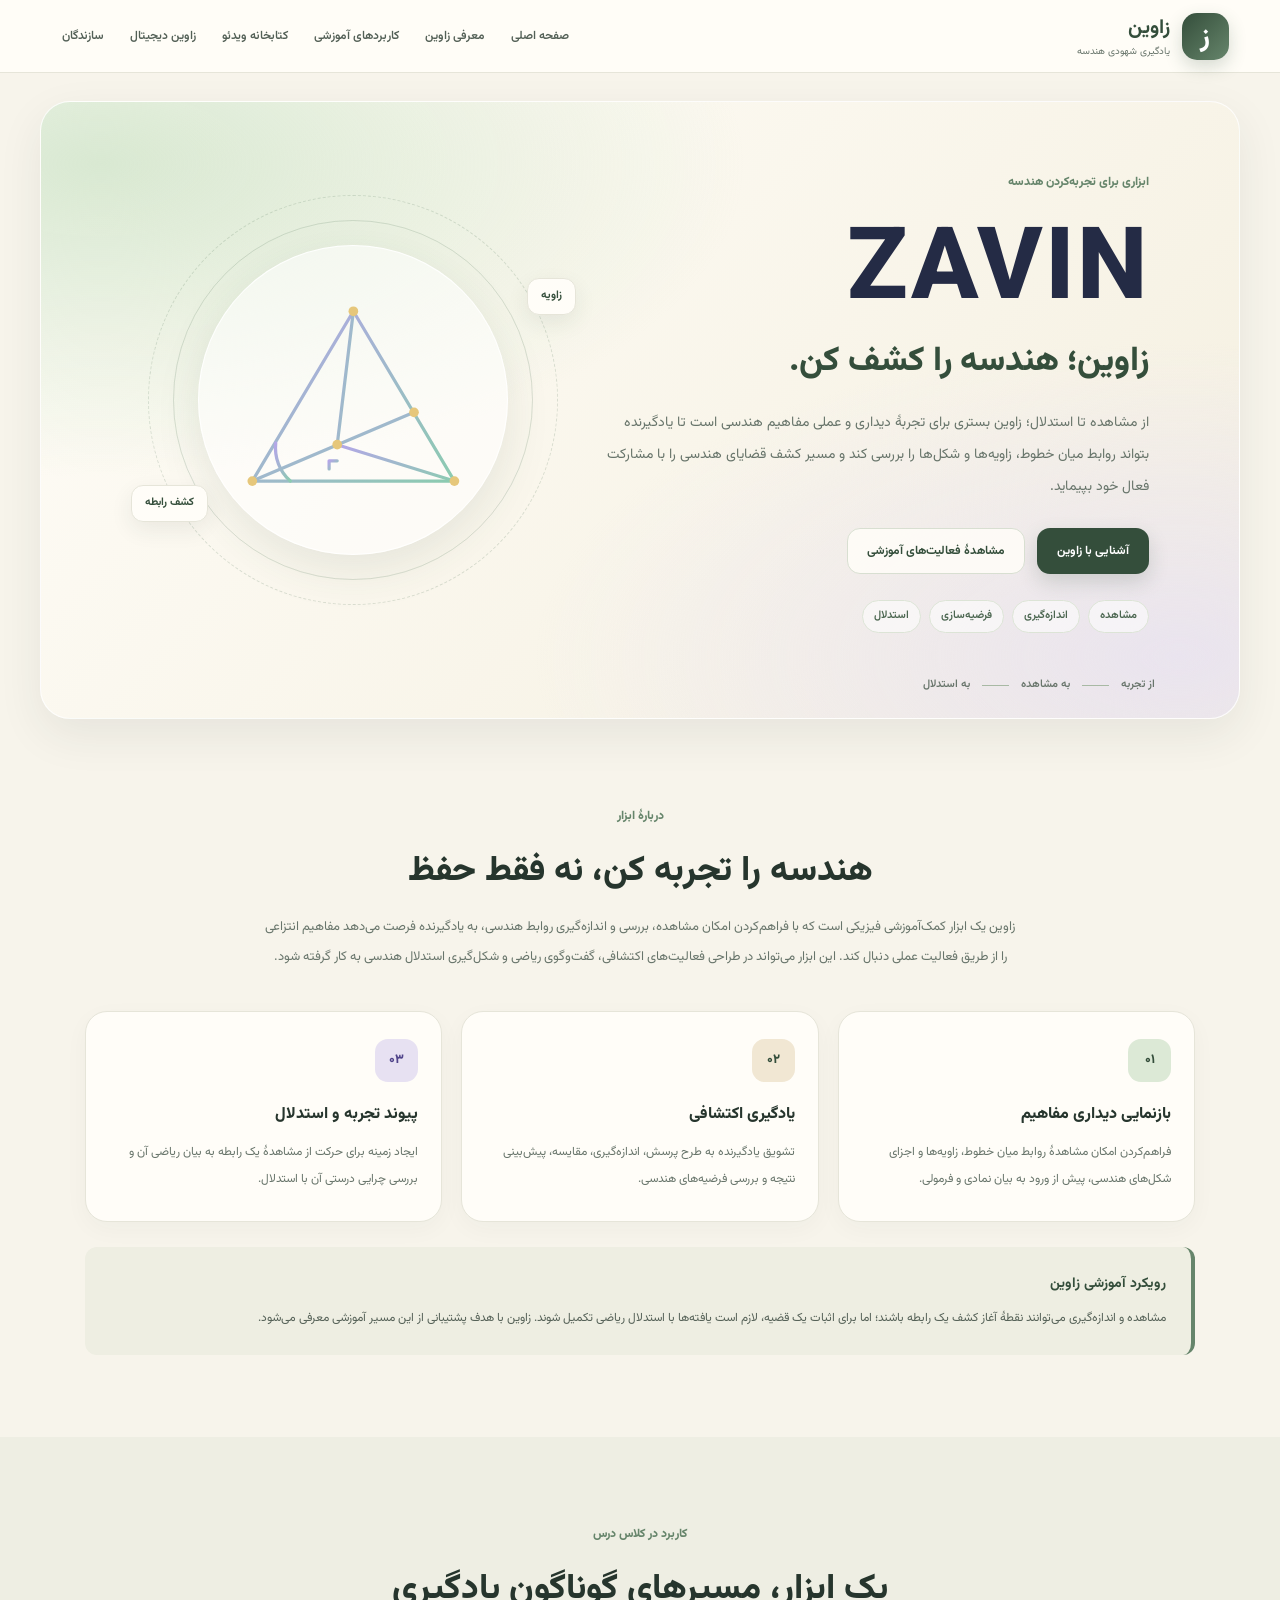
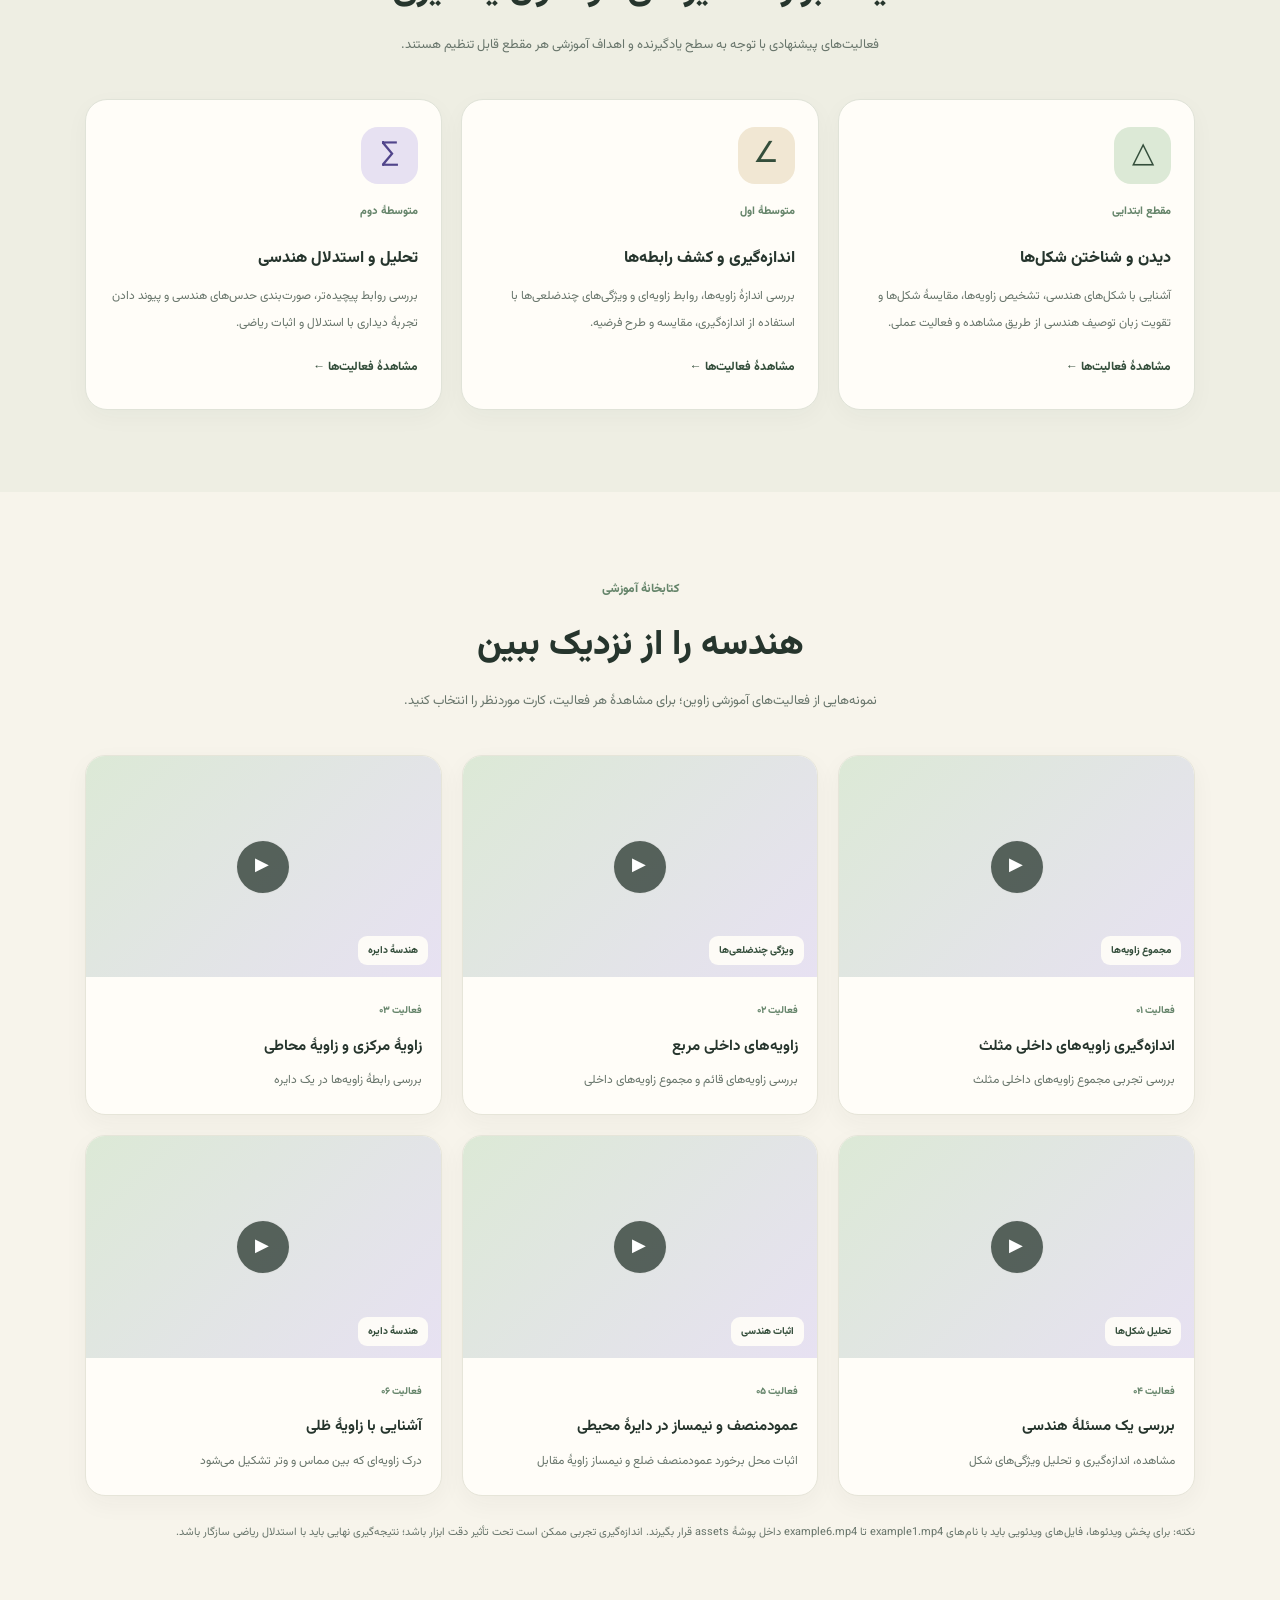
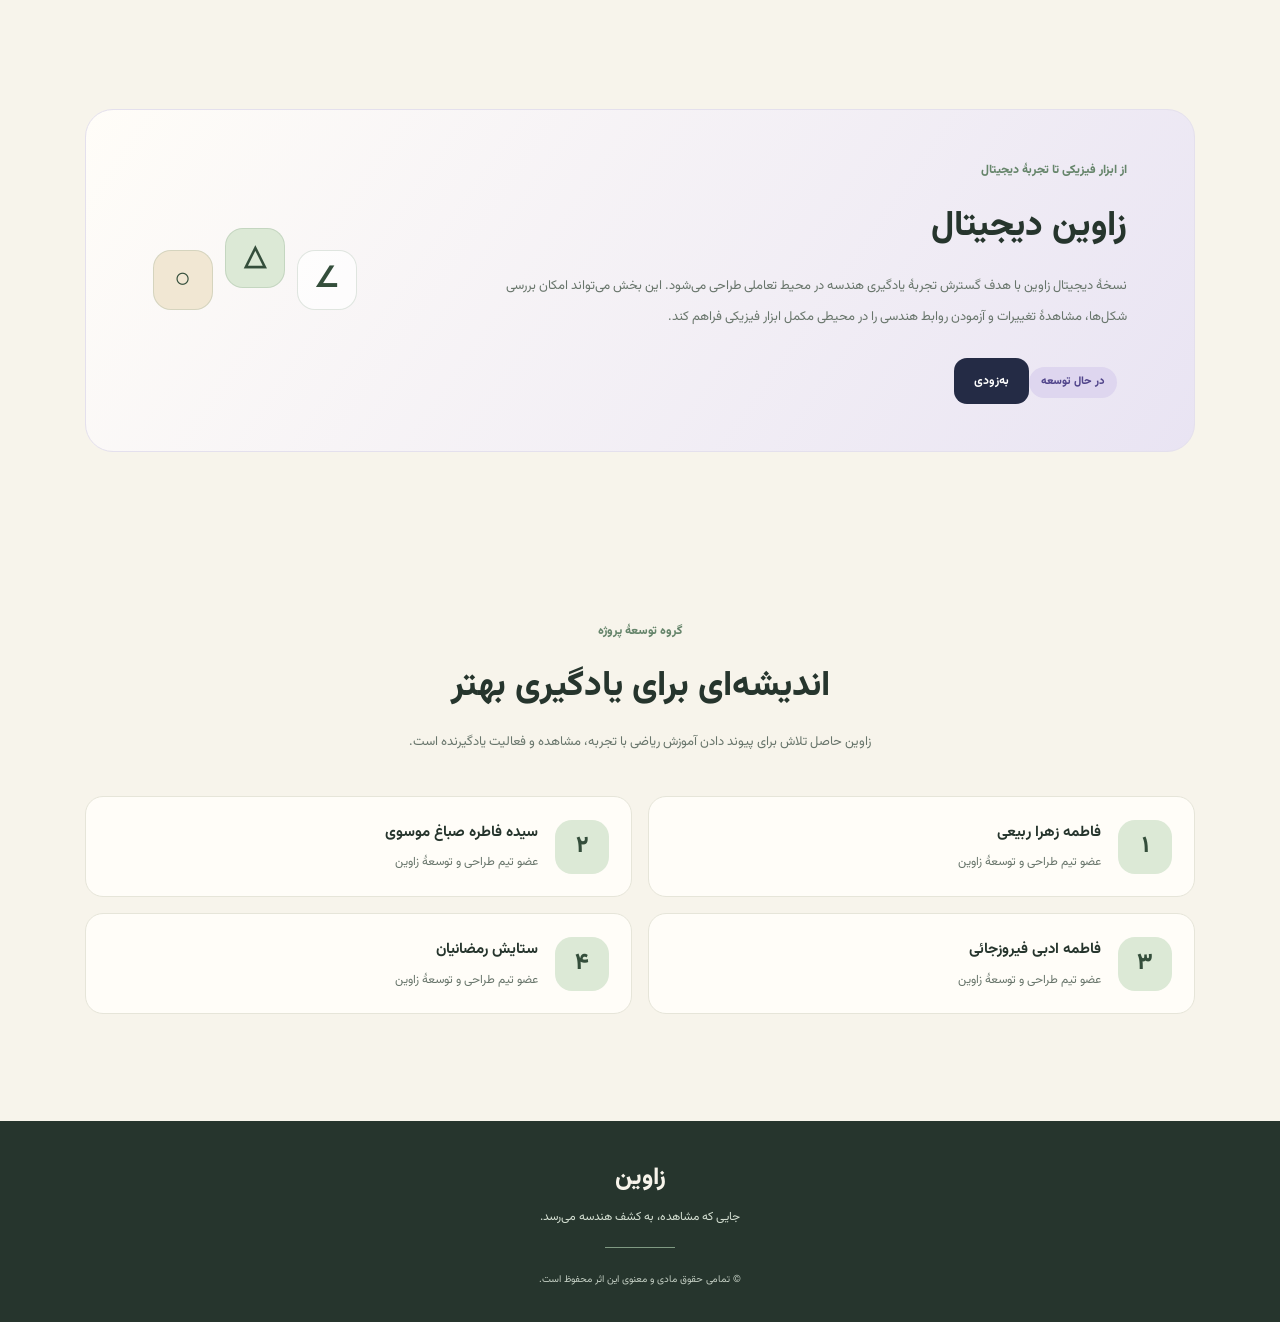
==== index.html @ 036b95f0 "index.html" ====
<!DOCTYPE html>
<html lang="fa" dir="rtl">
<head>
  <meta charset="UTF-8">
  <meta name="viewport" content="width=device-width, initial-scale=1.0">
  <title>زاوین | تجربه، مشاهده و کشف هندسه</title>
  <meta name="description" content="زاوین، ابزار کمک‌آموزشی برای یادگیری شهودی مفاهیم هندسی، بررسی روابط میان زاویه‌ها و کشف قضایای هندسه.">
  <meta name="theme-color" content="#26352d">
  <link rel="preconnect" href="https://fonts.googleapis.com">
  <link rel="preconnect" href="https://fonts.gstatic.com" crossorigin>
  <link href="https://fonts.googleapis.com/css2?family=Vazirmatn:wght@400;500;600;700;800&display=swap" rel="stylesheet">
  <link rel="stylesheet" href="style.css">
</head>
<body>
<header class="site-header">
  <a href="#home" class="brand" aria-label="صفحه اصلی زاوین">
    <span class="brand-symbol">ز</span>
    <span class="brand-name"><strong>زاوین</strong><small>یادگیری شهودی هندسه</small></span>
  </a>
  <nav class="main-nav" aria-label="منوی اصلی">
    <a href="#home">صفحه اصلی</a><a href="#about">معرفی زاوین</a><a href="#applications">کاربردهای آموزشی</a><a href="#learning">کتابخانه ویدئو</a><a href="#digital">زاوین دیجیتال</a><a href="#team">سازندگان</a>
  </nav>
</header>
<main>
<section class="hero" id="home">
  <div class="hero-content">
    <span class="eyebrow">ابزاری برای تجربه‌کردن هندسه</span>
    <h1 class="hero-title">ZAVIN</h1>
    <h2 class="hero-persian">زاوین؛ هندسه را کشف کن.</h2>
    <p class="hero-description">از مشاهده تا استدلال؛ زاوین بستری برای تجربهٔ دیداری و عملی مفاهیم هندسی است تا یادگیرنده بتواند روابط میان خطوط، زاویه‌ها و شکل‌ها را بررسی کند و مسیر کشف قضایای هندسی را با مشارکت فعال خود بپیماید.</p>
    <div class="hero-actions"><a class="button button-primary" href="#about">آشنایی با زاوین</a><a class="button button-secondary" href="#learning">مشاهدهٔ فعالیت‌های آموزشی</a></div>
    <div class="hero-tags"><span>مشاهده</span><span>اندازه‌گیری</span><span>فرضیه‌سازی</span><span>استدلال</span></div>
  </div>
  <div class="hero-visual" aria-hidden="true">
    <div class="visual-ring ring-one"></div><div class="visual-ring ring-two"></div>
    <div class="geometry-card">
      <svg viewBox="0 0 320 290" xmlns="http://www.w3.org/2000/svg">
        <defs><linearGradient id="geoLine" x1="0" y1="0" x2="1" y2="1"><stop offset="0%" stop-color="#b4a6e8"/><stop offset="100%" stop-color="#8bcbb0"/></linearGradient></defs>
        <g fill="none" stroke="url(#geoLine)" stroke-width="4" stroke-linecap="round" stroke-linejoin="round">
          <path d="M35 245 L160 35 L285 245 Z"/><path d="M35 245 L235 160"/><path d="M160 35 L140 200"/><path d="M140 200 L285 245"/><path d="M82 245 A55 55 0 0 1 64 198"/><path d="M130 230 L130 220 L140 220"/>
        </g>
        <g fill="#e6c77b"><circle cx="35" cy="245" r="6"/><circle cx="160" cy="35" r="6"/><circle cx="285" cy="245" r="6"/><circle cx="140" cy="200" r="6"/><circle cx="235" cy="160" r="6"/></g>
      </svg>
    </div>
    <span class="floating-label label-one">زاویه</span><span class="floating-label label-two">کشف رابطه</span>
  </div>
  <div class="hero-bottom"><span>از تجربه</span><span class="hero-line"></span><span>به مشاهده</span><span class="hero-line"></span><span>به استدلال</span></div>
</section>

<section class="content-section" id="about">
  <div class="section-heading"><span class="eyebrow">دربارهٔ ابزار</span><h2>هندسه را تجربه کن، نه فقط حفظ</h2>
    <p>زاوین یک ابزار کمک‌آموزشی فیزیکی است که با فراهم‌کردن امکان مشاهده، بررسی و اندازه‌گیری روابط هندسی، به یادگیرنده فرصت می‌دهد مفاهیم انتزاعی را از طریق فعالیت عملی دنبال کند. این ابزار می‌تواند در طراحی فعالیت‌های اکتشافی، گفت‌وگوی ریاضی و شکل‌گیری استدلال هندسی به کار گرفته شود.</p>
  </div>
  <div class="feature-grid">
    <article class="feature-card"><span class="feature-number">۰۱</span><h3>بازنمایی دیداری مفاهیم</h3><p>فراهم‌کردن امکان مشاهدهٔ روابط میان خطوط، زاویه‌ها و اجزای شکل‌های هندسی، پیش از ورود به بیان نمادی و فرمولی.</p></article>
    <article class="feature-card"><span class="feature-number">۰۲</span><h3>یادگیری اکتشافی</h3><p>تشویق یادگیرنده به طرح پرسش، اندازه‌گیری، مقایسه، پیش‌بینی نتیجه و بررسی فرضیه‌های هندسی.</p></article>
    <article class="feature-card"><span class="feature-number">۰۳</span><h3>پیوند تجربه و استدلال</h3><p>ایجاد زمینه برای حرکت از مشاهدهٔ یک رابطه به بیان ریاضی آن و بررسی چرایی درستی آن با استدلال.</p></article>
  </div>
  <aside class="scientific-note"><strong>رویکرد آموزشی زاوین</strong><p>مشاهده و اندازه‌گیری می‌توانند نقطهٔ آغاز کشف یک رابطه باشند؛ اما برای اثبات یک قضیه، لازم است یافته‌ها با استدلال ریاضی تکمیل شوند. زاوین با هدف پشتیبانی از این مسیر آموزشی معرفی می‌شود.</p></aside>
</section>

<section class="content-section applications-section" id="applications">
  <div class="section-heading"><span class="eyebrow">کاربرد در کلاس درس</span><h2>یک ابزار، مسیرهای گوناگون یادگیری</h2><p>فعالیت‌های پیشنهادی با توجه به سطح یادگیرنده و اهداف آموزشی هر مقطع قابل تنظیم هستند.</p></div>
  <div class="application-grid">
    <article class="application-card"><div class="application-icon" aria-hidden="true">△</div><span class="application-level">مقطع ابتدایی</span><h3>دیدن و شناختن شکل‌ها</h3><p>آشنایی با شکل‌های هندسی، تشخیص زاویه‌ها، مقایسهٔ شکل‌ها و تقویت زبان توصیف هندسی از طریق مشاهده و فعالیت عملی.</p><a href="#learning" class="text-link">مشاهدهٔ فعالیت‌ها ←</a></article>
    <article class="application-card"><div class="application-icon" aria-hidden="true">∠</div><span class="application-level">متوسطهٔ اول</span><h3>اندازه‌گیری و کشف رابطه‌ها</h3><p>بررسی اندازهٔ زاویه‌ها، روابط زاویه‌ای و ویژگی‌های چندضلعی‌ها با استفاده از اندازه‌گیری، مقایسه و طرح فرضیه.</p><a href="#learning" class="text-link">مشاهدهٔ فعالیت‌ها ←</a></article>
    <article class="application-card"><div class="application-icon" aria-hidden="true">∑</div><span class="application-level">متوسطهٔ دوم</span><h3>تحلیل و استدلال هندسی</h3><p>بررسی روابط پیچیده‌تر، صورت‌بندی حدس‌های هندسی و پیوند دادن تجربهٔ دیداری با استدلال و اثبات ریاضی.</p><a href="#learning" class="text-link">مشاهدهٔ فعالیت‌ها ←</a></article>
  </div>
</section>

<section class="content-section learning-section" id="learning">
  <div class="section-heading"><span class="eyebrow">کتابخانهٔ آموزشی</span><h2>هندسه را از نزدیک ببین</h2><p>نمونه‌هایی از فعالیت‌های آموزشی زاوین؛ برای مشاهدهٔ هر فعالیت، کارت موردنظر را انتخاب کنید.</p></div>
  <div class="video-grid">
    <a class="video-card" href="video1.html"><div class="video-thumbnail"><video muted playsinline preload="none" aria-label="پیش‌نمایش ویدئوی مجموع زاویه‌های مثلث"><source src="assets/example1.mp4" type="video/mp4"></video><span class="play-icon" aria-hidden="true">▶</span><span class="video-category">مجموع زاویه‌ها</span></div><div class="video-card-content"><span class="video-index">فعالیت ۰۱</span><h3>اندازه‌گیری زاویه‌های داخلی مثلث</h3><p>بررسی تجربی مجموع زاویه‌های داخلی مثلث</p></div></a>
    <a class="video-card" href="video2.html"><div class="video-thumbnail"><video muted playsinline preload="none" aria-label="پیش‌نمایش ویدئوی زاویه‌های مربع"><source src="assets/example2.mp4" type="video/mp4"></video><span class="play-icon" aria-hidden="true">▶</span><span class="video-category">ویژگی چندضلعی‌ها</span></div><div class="video-card-content"><span class="video-index">فعالیت ۰۲</span><h3>زاویه‌های داخلی مربع</h3><p>بررسی زاویه‌های قائم و مجموع زاویه‌های داخلی</p></div></a>
    <a class="video-card" href="video3.html"><div class="video-thumbnail"><video muted playsinline preload="none" aria-label="پیش‌نمایش ویدئوی زاویه‌های دایره"><source src="assets/example3.mp4" type="video/mp4"></video><span class="play-icon" aria-hidden="true">▶</span><span class="video-category">هندسهٔ دایره</span></div><div class="video-card-content"><span class="video-index">فعالیت ۰۳</span><h3>زاویهٔ مرکزی و زاویهٔ محاطی</h3><p>بررسی رابطهٔ زاویه‌ها در یک دایره</p></div></a>
    <a class="video-card" href="video4.html"><div class="video-thumbnail"><video muted playsinline preload="none" aria-label="پیش‌نمایش ویدئوی فعالیت چهارم"><source src="assets/example4.mp4" type="video/mp4"></video><span class="play-icon" aria-hidden="true">▶</span><span class="video-category">تحلیل شکل‌ها</span></div><div class="video-card-content"><span class="video-index">فعالیت ۰۴</span><h3>بررسی یک مسئلهٔ هندسی</h3><p>مشاهده، اندازه‌گیری و تحلیل ویژگی‌های شکل</p></div></a>
    <a class="video-card" href="video5.html"><div class="video-thumbnail"><video muted playsinline preload="none" aria-label="پیش‌نمایش اثبات هندسی"><source src="assets/example5.mp4" type="video/mp4"></video><span class="play-icon" aria-hidden="true">▶</span><span class="video-category">اثبات هندسی</span></div><div class="video-card-content"><span class="video-index">فعالیت ۰۵</span><h3>عمودمنصف و نیمساز در دایرهٔ محیطی</h3><p>اثبات محل برخورد عمودمنصف ضلع و نیمساز زاویهٔ مقابل</p></div></a>
    <a class="video-card" href="video6.html"><div class="video-thumbnail"><video muted playsinline preload="none" aria-label="پیش‌نمایش زاویهٔ ظلی"><source src="assets/example6.mp4" type="video/mp4"></video><span class="play-icon" aria-hidden="true">▶</span><span class="video-category">هندسهٔ دایره</span></div><div class="video-card-content"><span class="video-index">فعالیت ۰۶</span><h3>آشنایی با زاویهٔ ظلی</h3><p>درک زاویه‌ای که بین مماس و وتر تشکیل می‌شود</p></div></a>
  </div>
  <p class="section-footnote">نکته: برای پخش ویدئوها، فایل‌های ویدئویی باید با نام‌های example1.mp4 تا example6.mp4 داخل پوشهٔ assets قرار بگیرند. اندازه‌گیری تجربی ممکن است تحت تأثیر دقت ابزار باشد؛ نتیجه‌گیری نهایی باید با استدلال ریاضی سازگار باشد.</p>
</section>

<section class="content-section digital-section" id="digital">
  <div class="digital-panel"><div class="digital-content"><span class="eyebrow">از ابزار فیزیکی تا تجربهٔ دیجیتال</span><h2>زاوین دیجیتال</h2><p>نسخهٔ دیجیتال زاوین با هدف گسترش تجربهٔ یادگیری هندسه در محیط تعاملی طراحی می‌شود. این بخش می‌تواند امکان بررسی شکل‌ها، مشاهدهٔ تغییرات و آزمودن روابط هندسی را در محیطی مکمل ابزار فیزیکی فراهم کند.</p><span class="coming-soon">در حال توسعه</span><a class="button digital-button" href="#digital">به‌زودی</a></div><div class="digital-symbol" aria-hidden="true"><span>∠</span><span>△</span><span>○</span></div></div>
</section>

<section class="content-section team-section" id="team">
  <div class="section-heading"><span class="eyebrow">گروه توسعهٔ پروژه</span><h2>اندیشه‌ای برای یادگیری بهتر</h2><p>زاوین حاصل تلاش برای پیوند دادن آموزش ریاضی با تجربه، مشاهده و فعالیت یادگیرنده است.</p></div>
  <div class="team-grid">
    <article class="team-card"><div class="team-monogram">۱</div><div><h3>فاطمه زهرا ربیعی </h3><p>عضو تیم طراحی و توسعهٔ زاوین</p></div></article>
    <article class="team-card"><div class="team-monogram">۲</div><div><h3>سیده فاطره صباغ موسوی </h3><p>عضو تیم طراحی و توسعهٔ زاوین</p></div></article>
    <article class="team-card"><div class="team-monogram">۳</div><div><h3> فاطمه ادبی فیروزجائی </h3><p>عضو تیم طراحی و توسعهٔ زاوین</p></div></article>
    <article class="team-card"><div class="team-monogram">۴</div><div><h3>ستایش رمضانیان</h3><p>عضو تیم طراحی و توسعهٔ زاوین</p></div></article>
  </div>
  <p class="section-footnote"></p>
</section>
</main>
<footer class="site-footer"><a href="#home" class="footer-brand">زاوین</a><p>جایی که مشاهده، به کشف هندسه می‌رسد.</p><div class="footer-divider"></div><small>© تمامی حقوق مادی و معنوی این اثر محفوظ است.</small></footer>
</body>
</html>
---- style.css ----
:root{--bg:#f7f4eb;--surface:#fffdf8;--ink:#26352d;--muted:#68756b;--primary:#66856b;--primary-dark:#344e3b;--mint:#dce9d6;--cream:#f1e7d3;--navy:#242b45;--lavender:#e7e1f2;--border:#e6e5d9;--radius:22px;--shadow:0 16px 45px rgba(38,53,45,.08)}
*{box-sizing:border-box}html{scroll-behavior:smooth;scroll-padding-top:100px}body{margin:0;font-family:"Vazirmatn",Tahoma,sans-serif;background:var(--bg);color:var(--ink);line-height:1.9;-webkit-font-smoothing:antialiased}a{color:inherit;text-decoration:none}a:focus-visible{outline:3px solid #8d78c6;outline-offset:4px}
.site-header{position:sticky;top:0;z-index:1000;display:flex;justify-content:space-between;align-items:center;gap:22px;padding:12px max(4%,calc((100% - 1200px)/2));background:rgba(255,253,248,.94);border-bottom:1px solid var(--border);backdrop-filter:blur(18px)}
.brand{display:flex;align-items:center;gap:12px;flex-shrink:0}.brand-symbol{display:grid;place-items:center;width:47px;height:47px;border-radius:15px;color:#fff;font-size:27px;font-weight:800;background:linear-gradient(135deg,var(--primary-dark),var(--primary));box-shadow:0 7px 18px rgba(52,78,59,.2)}.brand-name{display:flex;flex-direction:column;line-height:1.6}.brand-name strong{font-size:20px;color:var(--primary-dark)}.brand-name small{font-size:10px;color:var(--muted)}.main-nav{display:flex;align-items:center;flex-wrap:wrap;gap:4px}.main-nav a{padding:8px 11px;border-radius:10px;color:#536056;font-size:12px;font-weight:600;transition:background .25s,color .25s}.main-nav a:hover{background:var(--mint);color:var(--primary-dark)}
.hero{position:relative;display:grid;grid-template-columns:1.1fr .9fr;align-items:center;gap:30px;max-width:1200px;min-height:535px;margin:28px auto 0;padding:65px 7% 85px;overflow:hidden;border:1px solid rgba(255,255,255,.85);border-radius:30px;background:radial-gradient(ellipse at 5% 10%,rgba(196,222,190,.65),transparent 40%),radial-gradient(ellipse at 95% 90%,rgba(231,225,242,.8),transparent 40%),linear-gradient(135deg,#fffdf8,#f4efdf);box-shadow:var(--shadow)}
.hero-content{position:relative;z-index:2}.eyebrow{display:inline-block;color:var(--primary);font-size:12px;font-weight:800}.hero-title{margin:12px 0 -8px;color:var(--navy);font-size:clamp(58px,8vw,100px);font-weight:800;line-height:1.3;letter-spacing:2px}.hero-persian{margin:0;color:var(--primary-dark);font-size:clamp(23px,3vw,34px);line-height:1.8;font-weight:800}.hero-description{max-width:590px;color:var(--muted);font-size:14px;line-height:2.3}.hero-actions{display:flex;flex-wrap:wrap;gap:12px;margin-top:25px}.button{display:inline-flex;align-items:center;justify-content:center;min-height:46px;padding:10px 19px;border:1px solid transparent;border-radius:13px;font-size:12px;font-weight:700;transition:transform .25s,box-shadow .25s,background .25s}.button:hover{transform:translateY(-3px)}.button-primary{color:#fff;background:var(--primary-dark);box-shadow:0 8px 20px rgba(52,78,59,.18)}.button-primary:hover{background:#263d2d}.button-secondary{color:var(--primary-dark);background:rgba(255,253,248,.85);border-color:#d8dfd1}.hero-tags{display:flex;flex-wrap:wrap;gap:8px;margin-top:26px}.hero-tags span{padding:5px 11px;border:1px solid #dce4d6;border-radius:25px;color:#4b6650;background:rgba(255,255,255,.55);font-size:11px;font-weight:600}
.hero-visual{position:relative;display:grid;place-items:center;min-height:330px;animation:float-in .9s ease both}.geometry-card{position:relative;z-index:2;display:grid;place-items:center;width:min(100%,310px);aspect-ratio:1;border:1px solid rgba(255,255,255,.9);border-radius:50%;background:rgba(255,255,255,.55);box-shadow:0 15px 45px rgba(52,78,59,.1);backdrop-filter:blur(8px)}.geometry-card svg{width:84%;overflow:visible}.visual-ring{position:absolute;width:90%;max-width:360px;aspect-ratio:1;border:1px solid rgba(102,133,107,.22);border-radius:50%}.ring-two{width:108%;max-width:410px;border-style:dashed;animation:orbit-turn 38s linear infinite}.floating-label{position:absolute;z-index:3;padding:7px 13px;border:1px solid var(--border);border-radius:12px;color:var(--primary-dark);background:var(--surface);box-shadow:0 8px 22px rgba(38,53,45,.08);font-size:11px;font-weight:700}.label-one{top:13%;right:0}.label-two{bottom:13%;left:0}.hero-bottom{position:absolute;right:7%;bottom:22px;display:flex;align-items:center;gap:12px;color:var(--muted);font-size:11px;font-weight:600}.hero-line{width:27px;height:1px;background:#a8b9a4}
.content-section{max-width:1160px;margin:0 auto;padding:82px 25px}.section-heading{max-width:750px;margin:0 auto 38px;text-align:center}.section-heading h2,.digital-content h2{margin:9px 0;font-size:clamp(25px,3vw,35px);line-height:1.8;font-weight:800}.section-heading>p{margin:10px auto 0;color:var(--muted);font-size:13px;line-height:2.3}.feature-grid,.application-grid{display:grid;grid-template-columns:repeat(3,minmax(0,1fr));gap:19px}.feature-card,.application-card{padding:27px 23px;border:1px solid var(--border);border-radius:var(--radius);background:var(--surface);box-shadow:0 7px 25px rgba(38,53,45,.035);transition:transform .25s,box-shadow .25s}.feature-card:hover,.application-card:hover{transform:translateY(-5px);box-shadow:var(--shadow)}.feature-number{display:inline-grid;place-items:center;width:43px;height:43px;border-radius:13px;color:var(--primary-dark);background:var(--mint);font-size:13px;font-weight:800}.feature-card:nth-child(2) .feature-number{background:var(--cream)}.feature-card:nth-child(3) .feature-number{color:#51458b;background:var(--lavender)}.feature-card h3,.application-card h3{margin:18px 0 8px;font-size:16px;font-weight:800}.feature-card p,.application-card p{margin:0;color:var(--muted);font-size:12px;line-height:2.3}.scientific-note{margin-top:25px;padding:22px 25px;border-right:4px solid var(--primary);border-radius:12px;background:#eeeee2}.scientific-note strong{color:var(--primary-dark);font-size:14px}.scientific-note p{margin:6px 0 0;color:#566258;font-size:12px;line-height:2.3}
.applications-section{max-width:none;background:#eeeee3}.applications-section .section-heading,.applications-section .application-grid{max-width:1110px;margin-right:auto;margin-left:auto}.application-card{border-color:#e0e3d8}.application-icon{display:grid;place-items:center;width:57px;height:57px;border-radius:17px;color:var(--primary-dark);background:var(--mint);font-size:29px}.application-card:nth-child(2) .application-icon{background:var(--cream)}.application-card:nth-child(3) .application-icon{color:#51458b;background:var(--lavender)}.application-level{display:inline-block;margin-top:18px;color:var(--primary);font-size:11px;font-weight:800}.text-link{display:inline-block;margin-top:18px;color:var(--primary-dark);font-size:12px;font-weight:800}
.video-grid{display:grid;grid-template-columns:repeat(3,minmax(0,1fr));gap:20px}.video-card{display:block;overflow:hidden;border:1px solid var(--border);border-radius:20px;background:var(--surface);box-shadow:0 8px 25px rgba(38,53,45,.045);transition:transform .25s,box-shadow .25s}.video-card:hover{transform:translateY(-5px);box-shadow:var(--shadow)}.video-thumbnail{position:relative;display:grid;place-items:center;aspect-ratio:16/10;overflow:hidden;background:linear-gradient(135deg,#dce9d6,#e7e1f2)}.video-thumbnail video{width:100%;height:100%;object-fit:cover;background:linear-gradient(135deg,#dce9d6,#e7e1f2)}.play-icon{position:absolute;display:grid;place-items:center;width:54px;height:54px;padding-right:2px;border:1px solid rgba(255,255,255,.8);border-radius:50%;color:white;background:rgba(38,53,45,.75);font-size:18px;pointer-events:none}.video-category{position:absolute;right:13px;bottom:12px;padding:5px 10px;border-radius:9px;color:var(--primary-dark);background:rgba(255,253,248,.92);font-size:10px;font-weight:800}.video-card-content{padding:18px 19px 21px}.video-index{color:var(--primary);font-size:10px;font-weight:800}.video-card-content h3{margin:7px 0;font-size:15px;line-height:1.9}.video-card-content p{margin:0;color:var(--muted);font-size:12px;line-height:2.1}.section-footnote{margin:25px auto 0;color:var(--muted);font-size:11px;line-height:2.2}
.digital-panel{display:flex;align-items:center;justify-content:space-between;gap:35px;padding:45px 6%;border:1px solid #e4e0ed;border-radius:28px;background:linear-gradient(125deg,#fffdf8,#e9e4f3)}.digital-content{max-width:650px}.digital-content p{color:var(--muted);font-size:13px;line-height:2.4}.coming-soon{display:inline-block;margin:8px 10px 8px 0;padding:5px 12px;border-radius:20px;color:#51458b;background:#ded6ef;font-size:11px;font-weight:800}.digital-button{margin-top:12px;color:#fff;background:var(--navy)}.digital-symbol{display:flex;align-items:center;justify-content:center;gap:12px;min-width:190px}.digital-symbol span{display:grid;place-items:center;width:60px;height:60px;border:1px solid rgba(102,133,107,.2);border-radius:18px;color:var(--primary-dark);background:rgba(255,255,255,.7);font-size:28px;font-weight:700}.digital-symbol span:nth-child(2){transform:translateY(-22px);background:var(--mint)}.digital-symbol span:nth-child(3){background:var(--cream)}
.team-grid{display:grid;grid-template-columns:repeat(2,minmax(0,1fr));gap:16px}.team-card{display:flex;align-items:center;gap:17px;padding:22px;border:1px solid var(--border);border-radius:18px;background:var(--surface)}.team-monogram{display:grid;place-items:center;flex-shrink:0;width:54px;height:54px;border-radius:17px;color:var(--primary-dark);background:var(--mint);font-size:23px;font-weight:800}.team-card h3{margin:0;font-size:15px}.team-card p{margin:4px 0 0;color:var(--muted);font-size:12px}
.site-footer{padding:35px 20px 28px;text-align:center;background:#26352d;color:#f7f4eb}.footer-brand{font-size:24px;font-weight:800}.site-footer p{margin:4px 0 18px;color:#d4dfd2;font-size:12px}.footer-divider{width:70px;height:1px;margin:0 auto 16px;background:#7f9a82}.site-footer small{color:#c3cec3;font-size:10px}
.video-page{min-height:100vh}.video-page-header{padding:16px max(5%,calc((100% - 1100px)/2));background:rgba(255,253,248,.95);border-bottom:1px solid var(--border)}.video-page-header a{font-weight:800;color:var(--primary-dark)}.video-detail{max-width:1000px;margin:35px auto;padding:0 22px 70px}.back-link{display:inline-block;margin-bottom:18px;color:var(--primary-dark);font-size:13px;font-weight:700}.video-detail h1{margin:8px 0 12px;font-size:clamp(25px,4vw,38px);line-height:1.8}.video-detail .lead{color:var(--muted);line-height:2.3}.main-video{display:block;width:100%;max-height:600px;margin:25px auto;border:1px solid var(--border);border-radius:20px;background:#202820;box-shadow:var(--shadow)}.lesson-box{margin-top:20px;padding:25px;border:1px solid var(--border);border-radius:20px;background:var(--surface)}.lesson-box h2{margin-top:0;font-size:20px}.lesson-box p,.lesson-box li{font-size:14px;line-height:2.4}.lesson-box li{margin:5px 0}.math-highlight{padding:12px 16px;border-right:4px solid var(--primary);border-radius:10px;background:#eeeee2;font-weight:700}.video-navigation{display:flex;flex-wrap:wrap;justify-content:space-between;gap:12px;margin-top:25px}.video-navigation a{padding:10px 16px;border-radius:12px;color:var(--primary-dark);background:var(--mint);font-size:12px;font-weight:800}
@keyframes orbit-turn{to{transform:rotate(360deg)}}@keyframes float-in{from{opacity:0;transform:translateY(12px)}to{opacity:1;transform:translateY(0)}}
@media(max-width:900px){.site-header{align-items:flex-start;flex-direction:column;gap:10px}.main-nav{width:100%}.main-nav a{padding:7px 9px}.hero{margin:18px 15px 0;padding:45px 6% 75px;grid-template-columns:1fr  .8fr}.feature-grid,.application-grid,.video-grid{grid-template-columns:repeat(2,minmax(0,1fr))}.digital-panel{padding:32px}.digital-symbol{min-width:150px}.digital-symbol span{width:48px;height:48px}}
@media(max-width:620px){.site-header{padding:10px 16px}.brand-symbol{width:42px;height:42px}.main-nav{gap:2px}.main-nav a{font-size:11px;padding:6px 7px}.hero{display:flex;flex-direction:column-reverse;gap:10px;min-height:0;padding:30px 22px 75px;border-radius:23px}.hero-content{width:100%}.hero-visual{width:100%;min-height:270px}.geometry-card{width:235px}.visual-ring{width:75%}.ring-two{width:90%}.hero-title{font-size:61px}.hero-persian{font-size:25px}.hero-description{font-size:13px}.hero-bottom{right:22px;bottom:20px;gap:8px}.hero-line{width:15px}.content-section{padding:58px 17px}.feature-grid,.application-grid,.video-grid,.team-grid{grid-template-columns:1fr}.section-heading{margin-bottom:28px}.digital-panel{flex-direction:column-reverse;align-items:flex-start;padding:28px 22px}.digital-symbol{align-self:center}.video-detail{margin-top:20px;padding:0 15px 50px}.video-detail h1{font-size:25px}.lesson-box{padding:19px}.video-page-header{padding:14px 18px}}
@media(prefers-reduced-motion:reduce){html{scroll-behavior:auto}*,*::before,*::after{animation-duration:.01ms!important;animation-iteration-count:1!important;transition-duration:.01ms!important}}
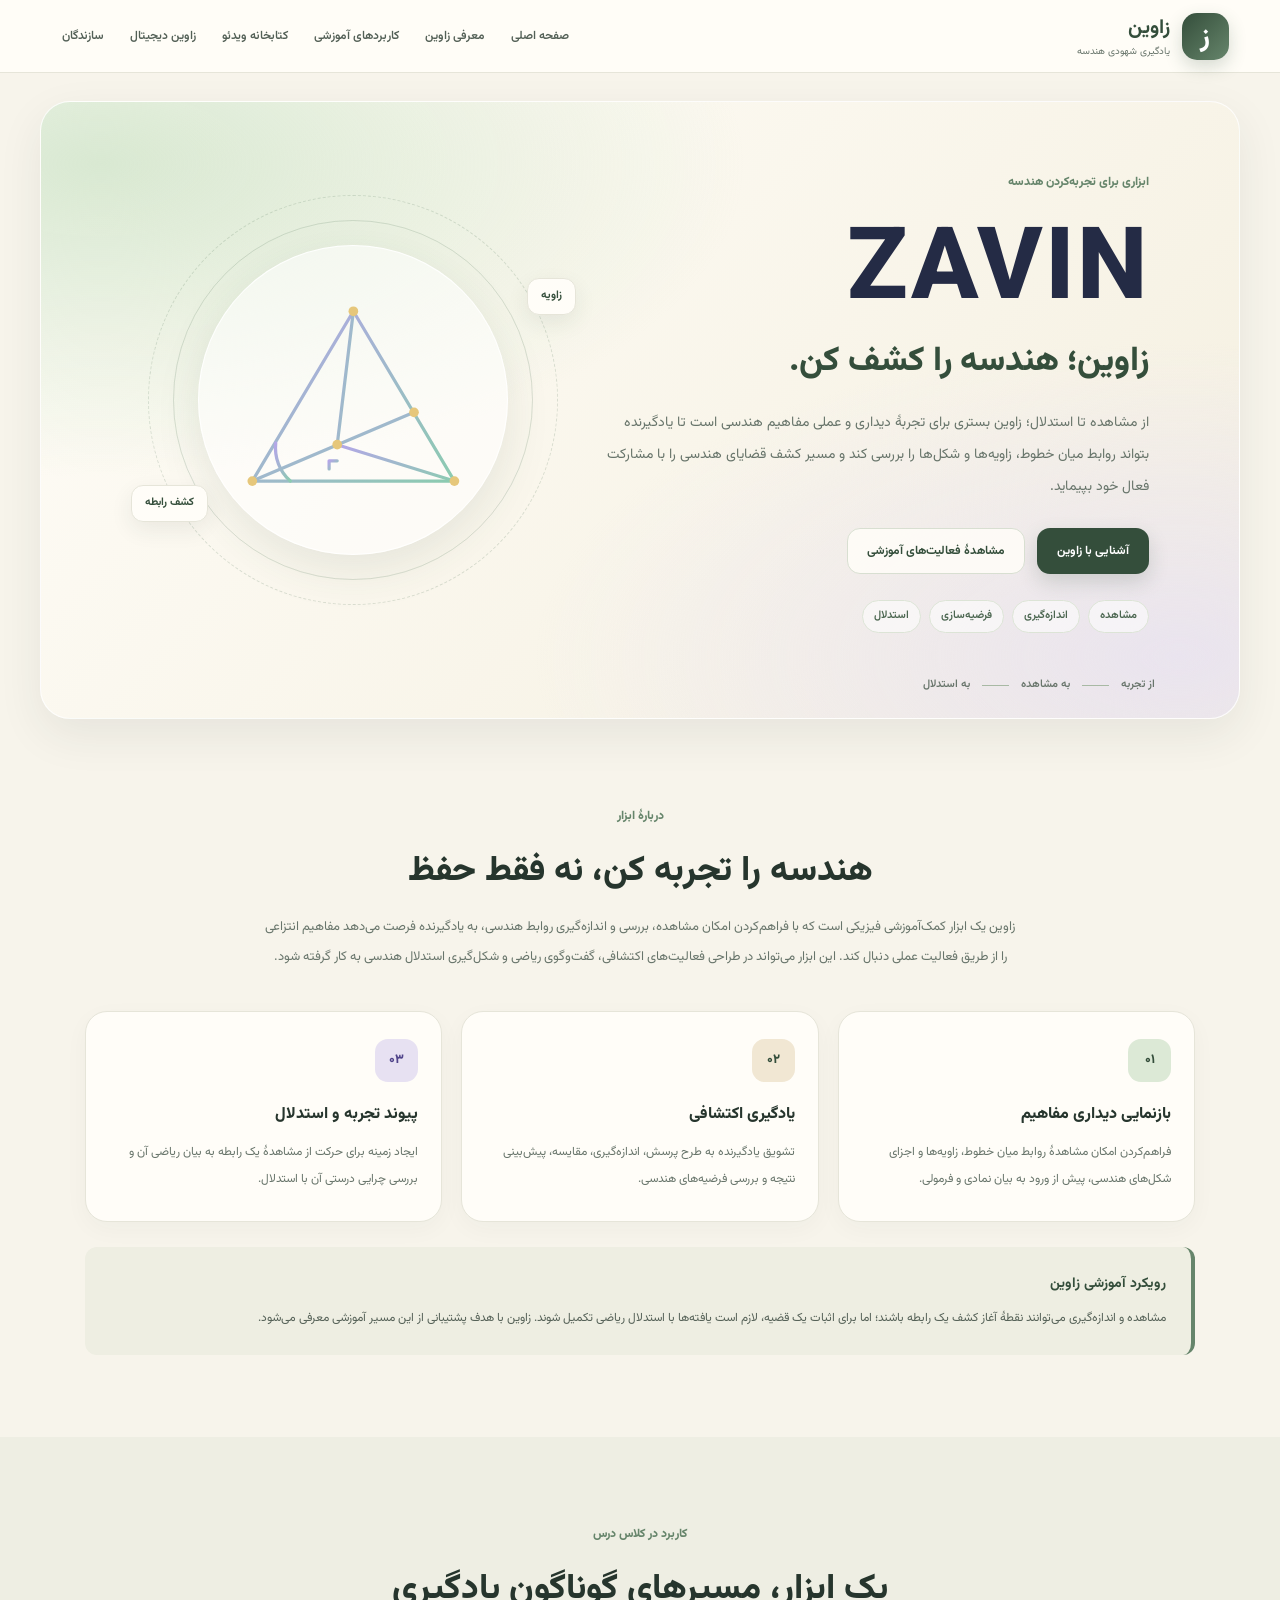
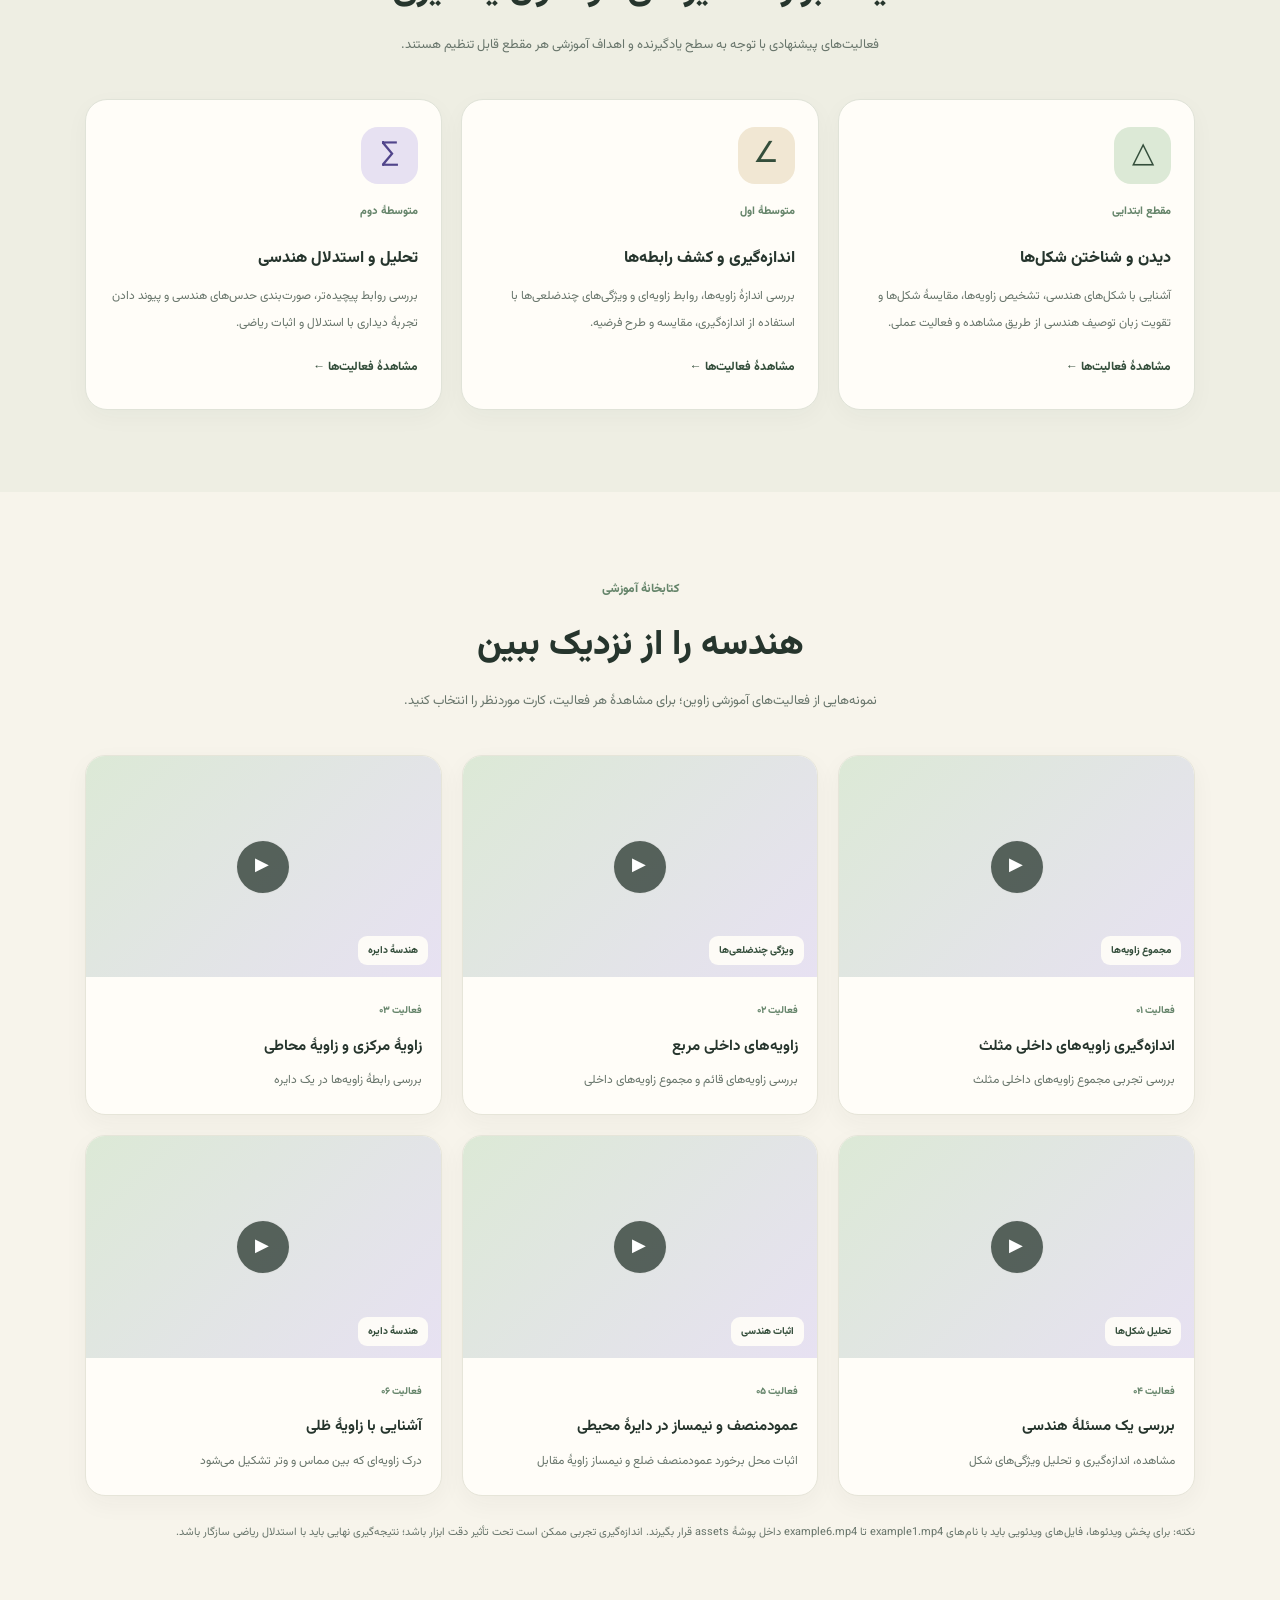
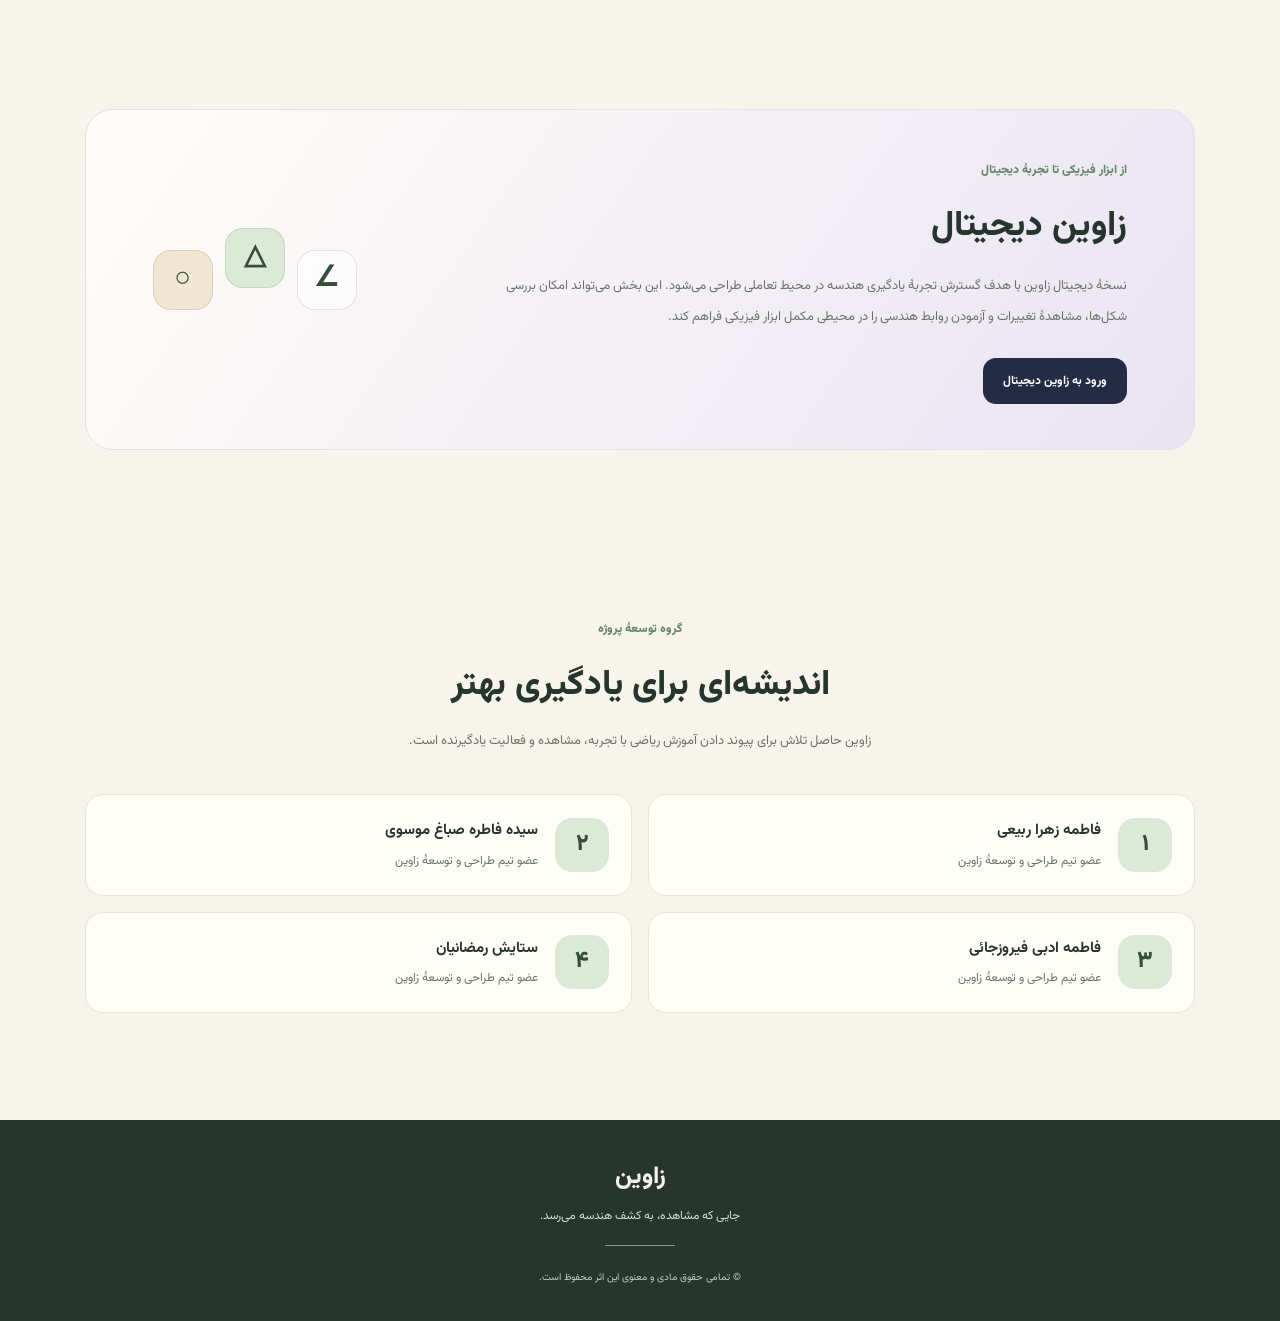
==== commit bd7fb531: "index.html" ====
--- a/index.html
+++ b/index.html
@@ -82,7 +82,7 @@
 </section>
 
 <section class="content-section digital-section" id="digital">
-  <div class="digital-panel"><div class="digital-content"><span class="eyebrow">از ابزار فیزیکی تا تجربهٔ دیجیتال</span><h2>زاوین دیجیتال</h2><p>نسخهٔ دیجیتال زاوین با هدف گسترش تجربهٔ یادگیری هندسه در محیط تعاملی طراحی می‌شود. این بخش می‌تواند امکان بررسی شکل‌ها، مشاهدهٔ تغییرات و آزمودن روابط هندسی را در محیطی مکمل ابزار فیزیکی فراهم کند.</p><span class="coming-soon">در حال توسعه</span><a class="button digital-button" href="#digital">به‌زودی</a></div><div class="digital-symbol" aria-hidden="true"><span>∠</span><span>△</span><span>○</span></div></div>
+  <div class="digital-panel"><div class="digital-content"><span class="eyebrow">از ابزار فیزیکی تا تجربهٔ دیجیتال</span><h2>زاوین دیجیتال</h2><p>نسخهٔ دیجیتال زاوین با هدف گسترش تجربهٔ یادگیری هندسه در محیط تعاملی طراحی می‌شود. این بخش می‌تواند امکان بررسی شکل‌ها، مشاهدهٔ تغییرات و آزمودن روابط هندسی را در محیطی مکمل ابزار فیزیکی فراهم کند.</p><span <a class="button digital-button" href="digital.html">ورود به زاوین دیجیتال</a></div><div class="digital-symbol" aria-hidden="true"><span>∠</span><span>△</span><span>○</span></div></div>
 </section>
 
 <section class="content-section team-section" id="team">
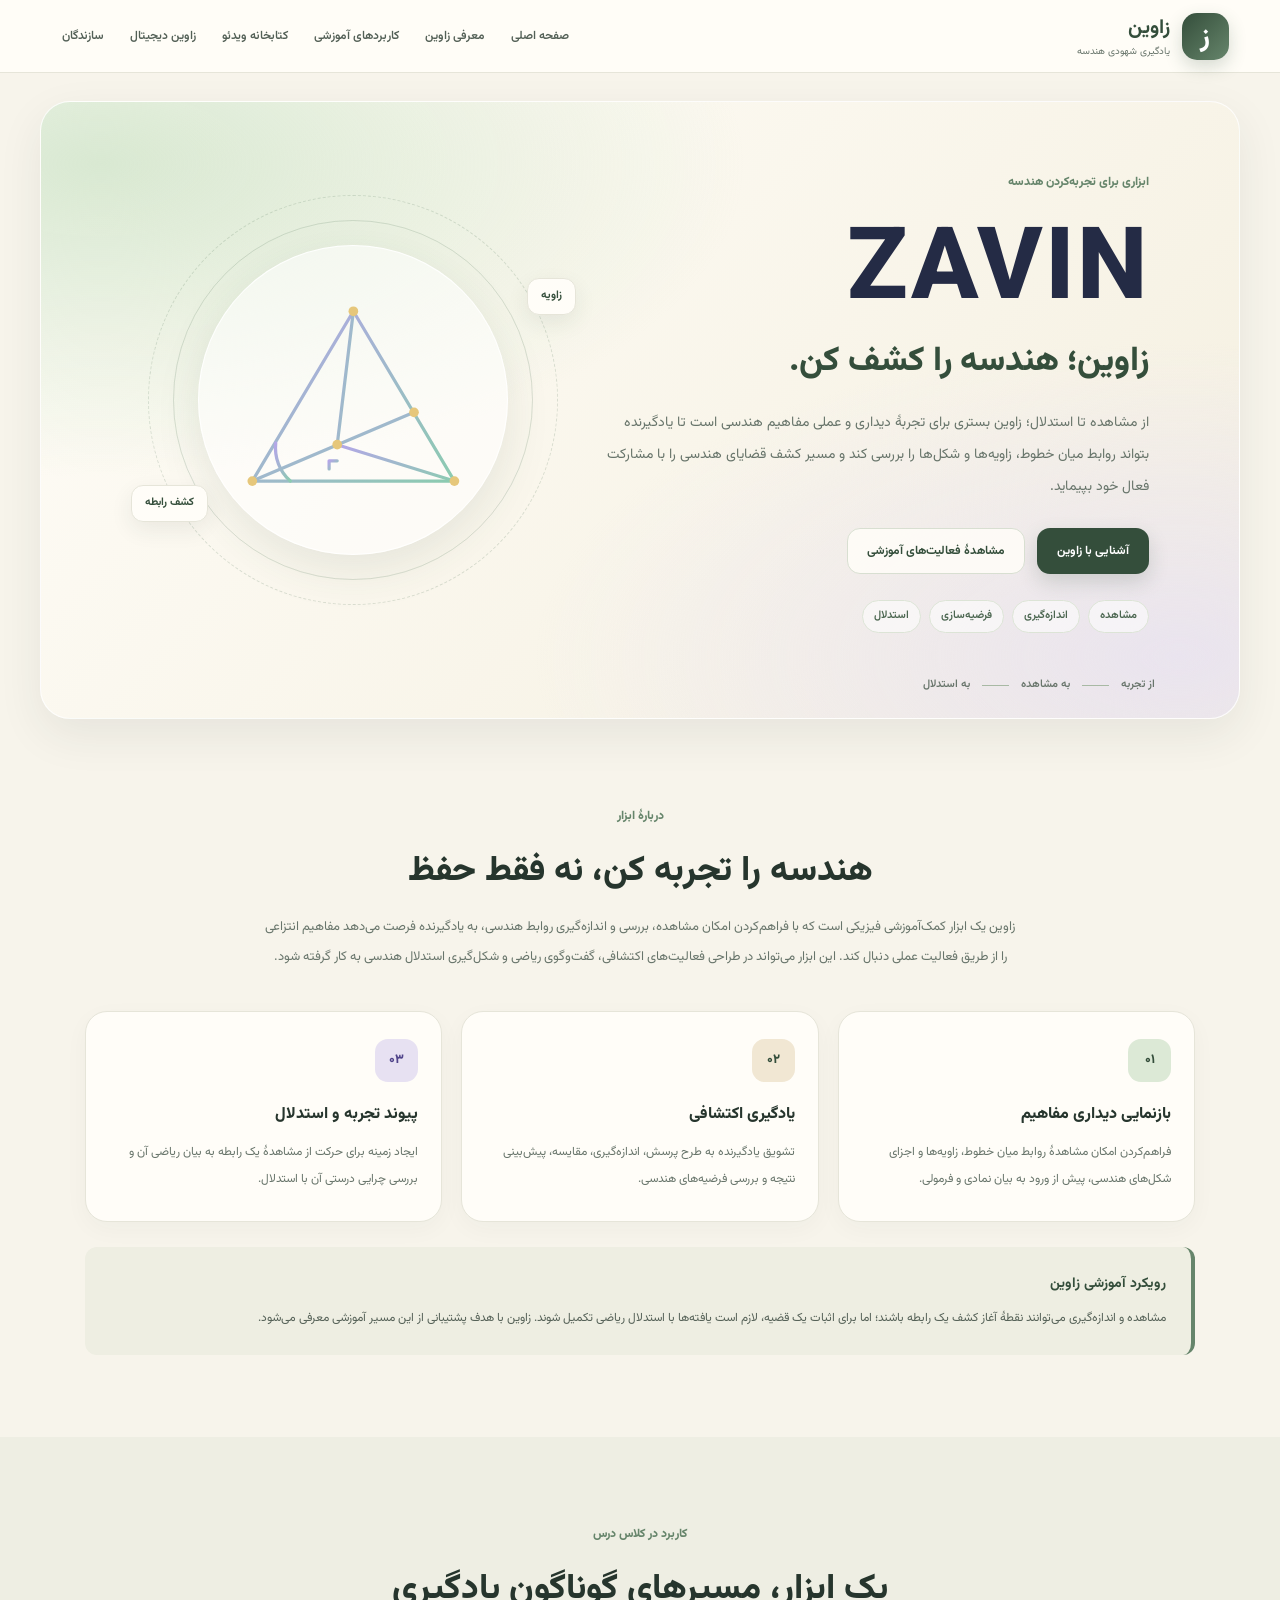
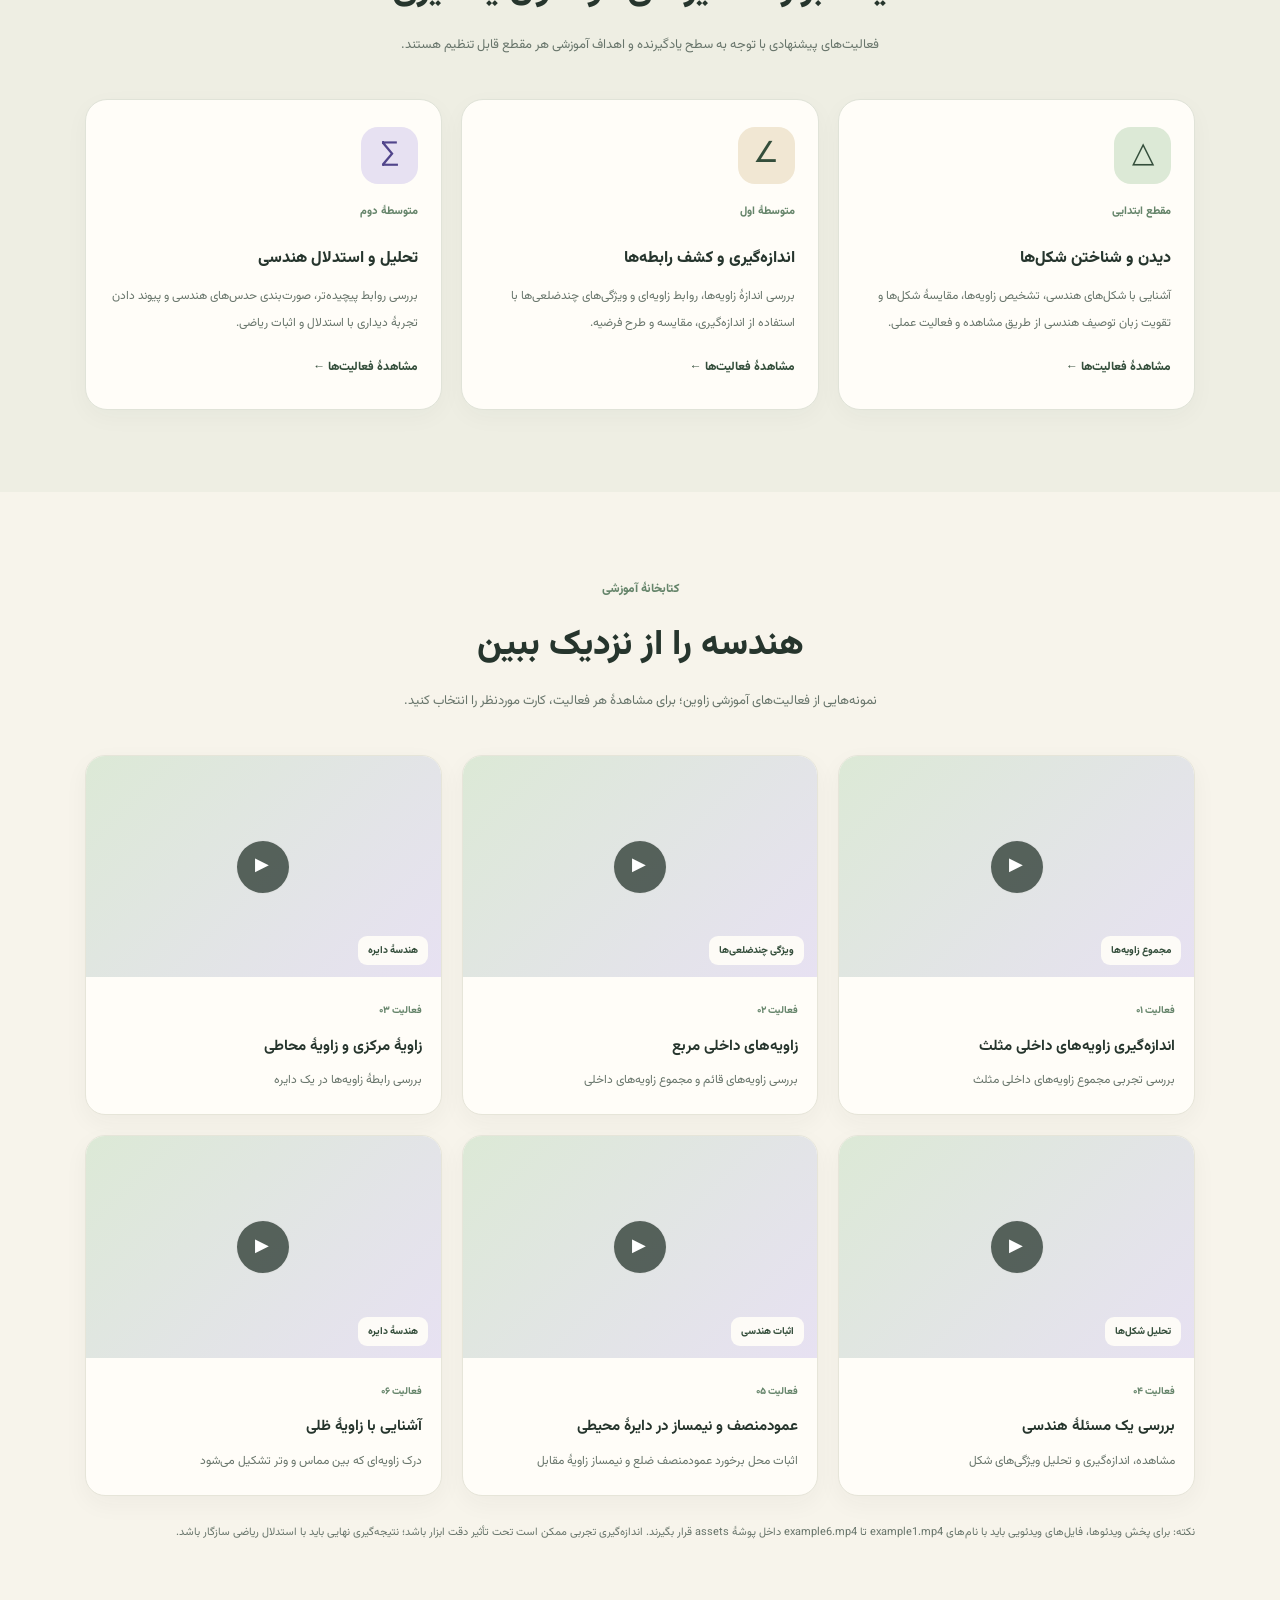
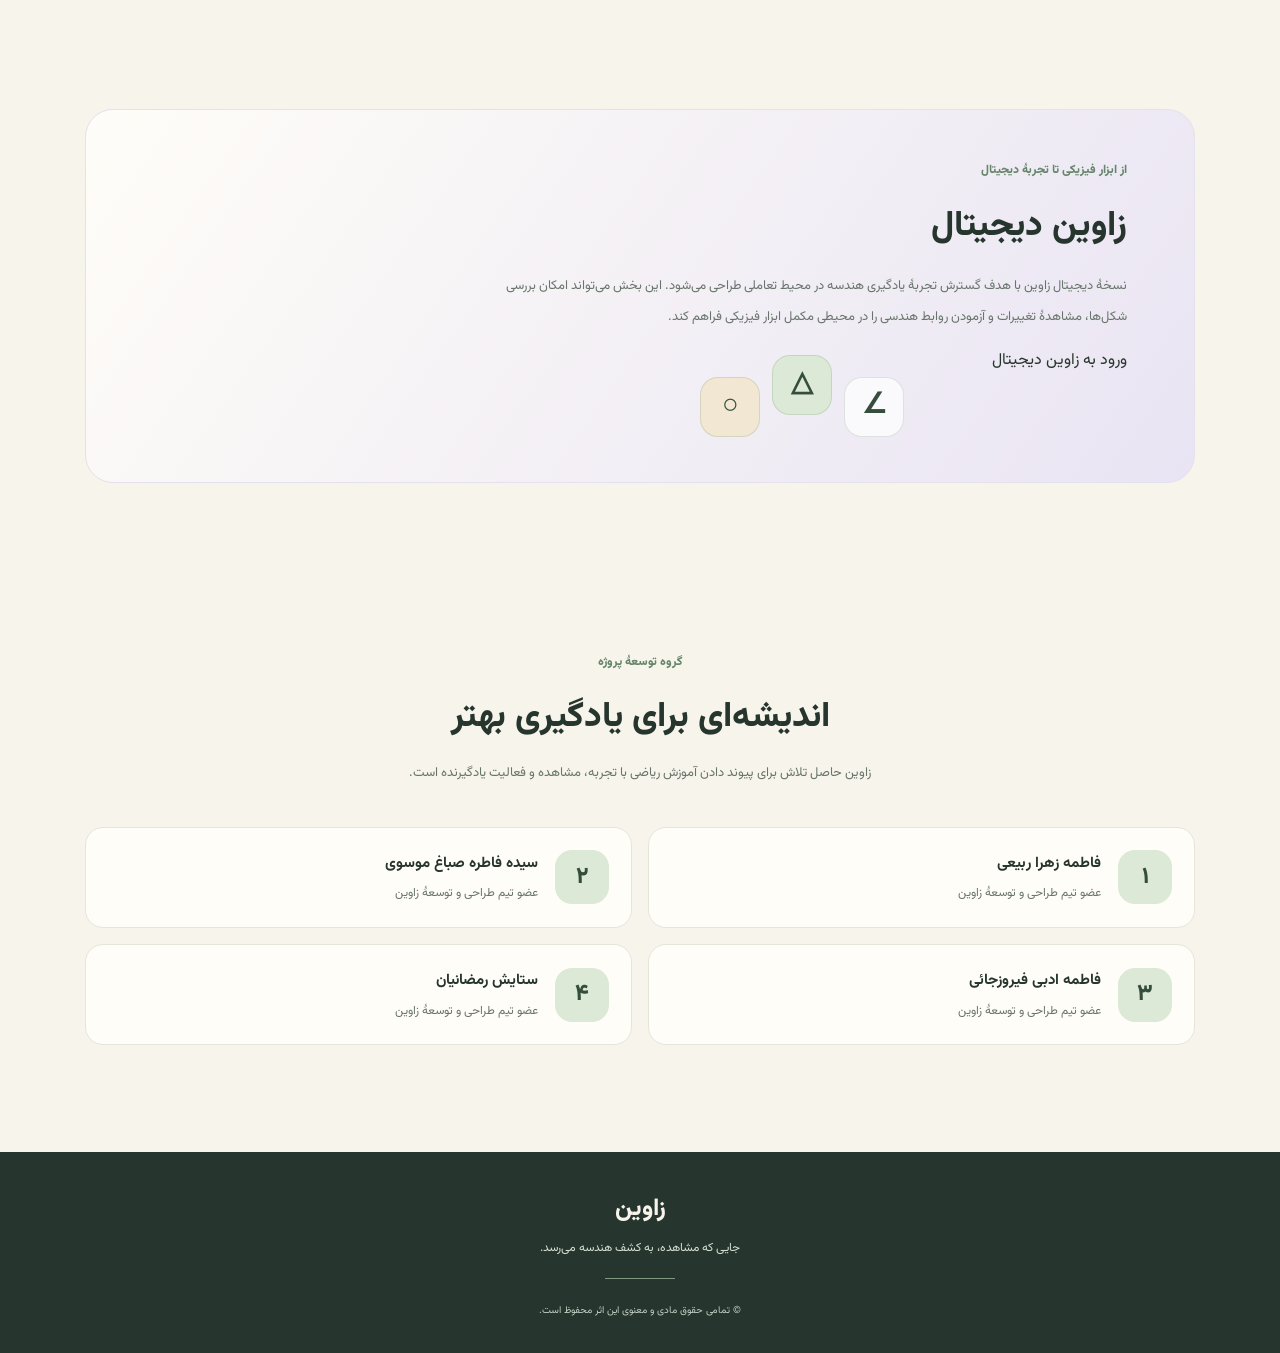
==== commit 0f78bea4: "index.html" ====
--- a/index.html
+++ b/index.html
@@ -82,7 +82,7 @@
 </section>
 
 <section class="content-section digital-section" id="digital">
-  <div class="digital-panel"><div class="digital-content"><span class="eyebrow">از ابزار فیزیکی تا تجربهٔ دیجیتال</span><h2>زاوین دیجیتال</h2><p>نسخهٔ دیجیتال زاوین با هدف گسترش تجربهٔ یادگیری هندسه در محیط تعاملی طراحی می‌شود. این بخش می‌تواند امکان بررسی شکل‌ها، مشاهدهٔ تغییرات و آزمودن روابط هندسی را در محیطی مکمل ابزار فیزیکی فراهم کند.</p><span <a class="button digital-button" href="digital.html">ورود به زاوین دیجیتال</a></div><div class="digital-symbol" aria-hidden="true"><span>∠</span><span>△</span><span>○</span></div></div>
+  <div class="digital-panel"><div class="digital-content"><span class="eyebrow">از ابزار فیزیکی تا تجربهٔ دیجیتال</span><h2>زاوین دیجیتال</h2><p>نسخهٔ دیجیتال زاوین با هدف گسترش تجربهٔ یادگیری هندسه در محیط تعاملی طراحی می‌شود. این بخش می‌تواند امکان بررسی شکل‌ها، مشاهدهٔ تغییرات و آزمودن روابط هندسی را در محیطی مکمل ابزار فیزیکی فراهم کند.</p> ورود به زاوین دیجیتال<div class="digital-symbol" aria-hidden="true"><span>∠</span><span>△</span><span>○</span></div></div>
 </section>
 
 <section class="content-section team-section" id="team">
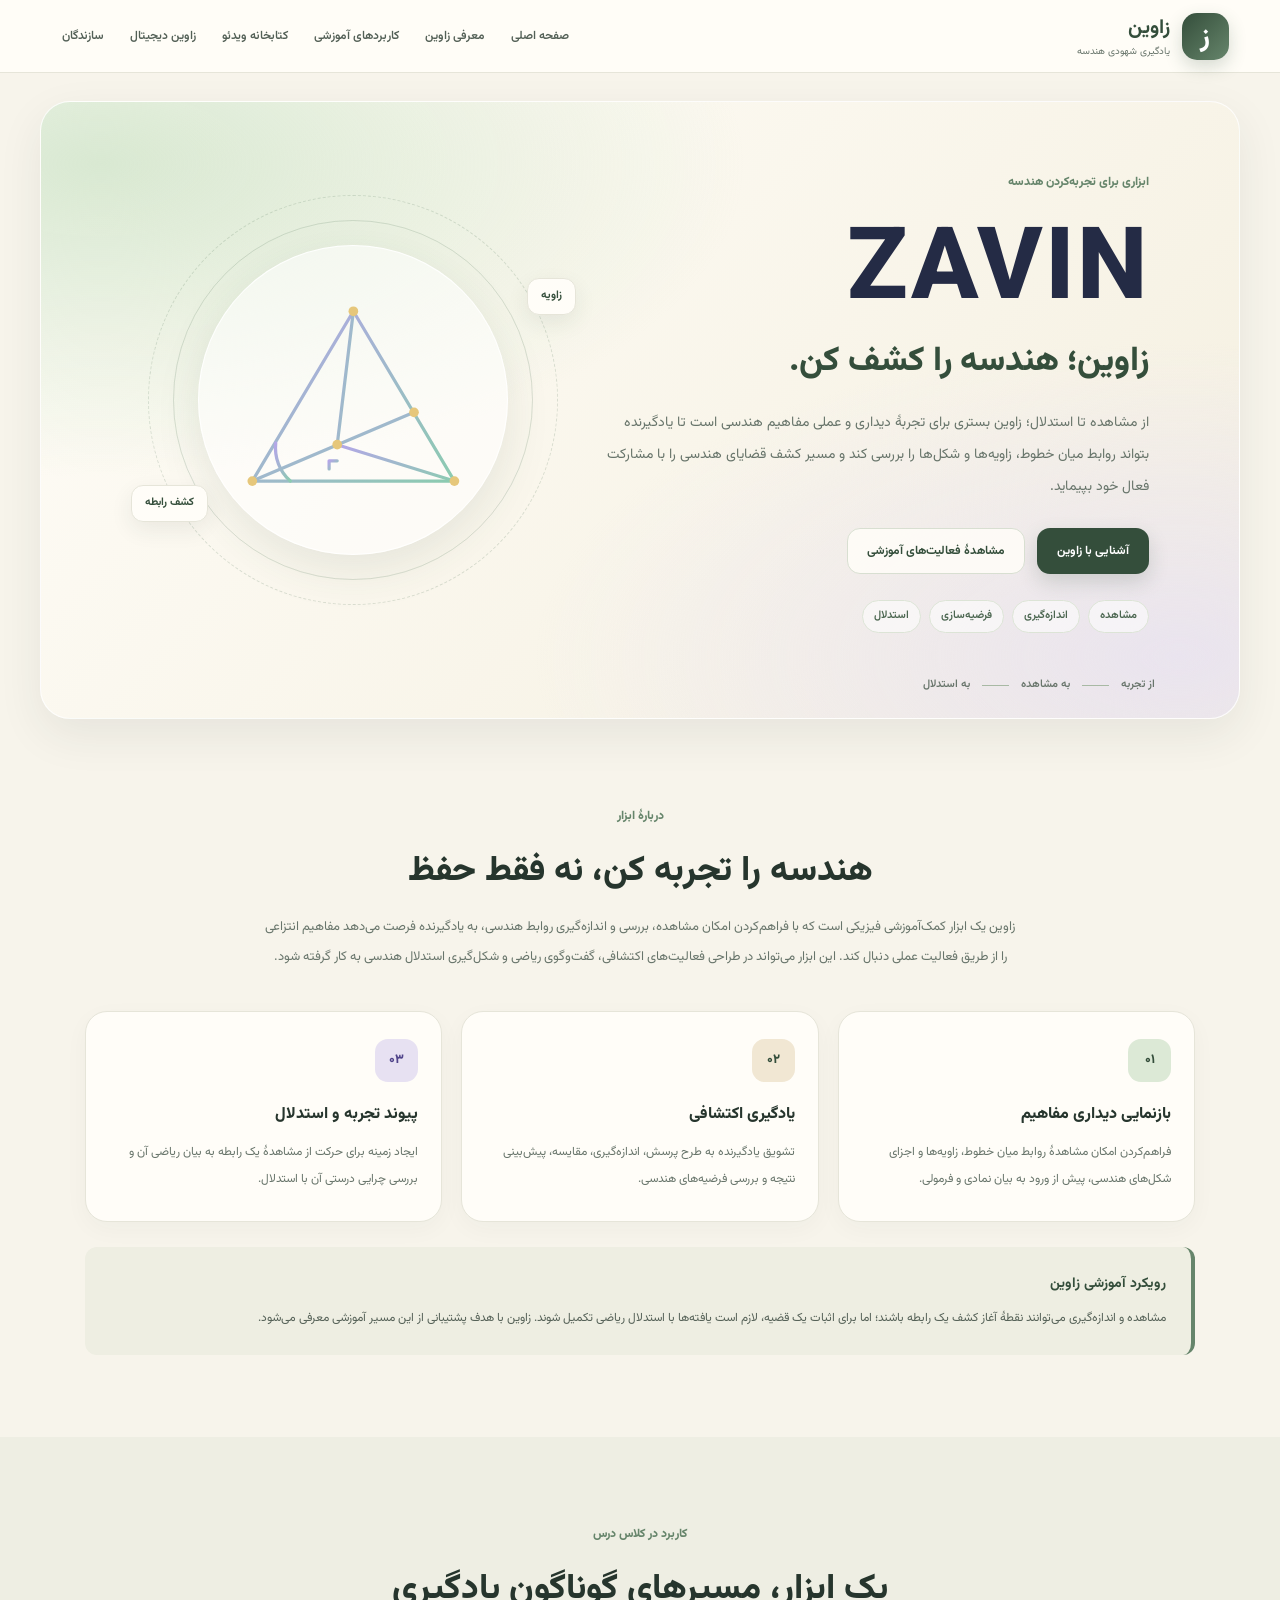
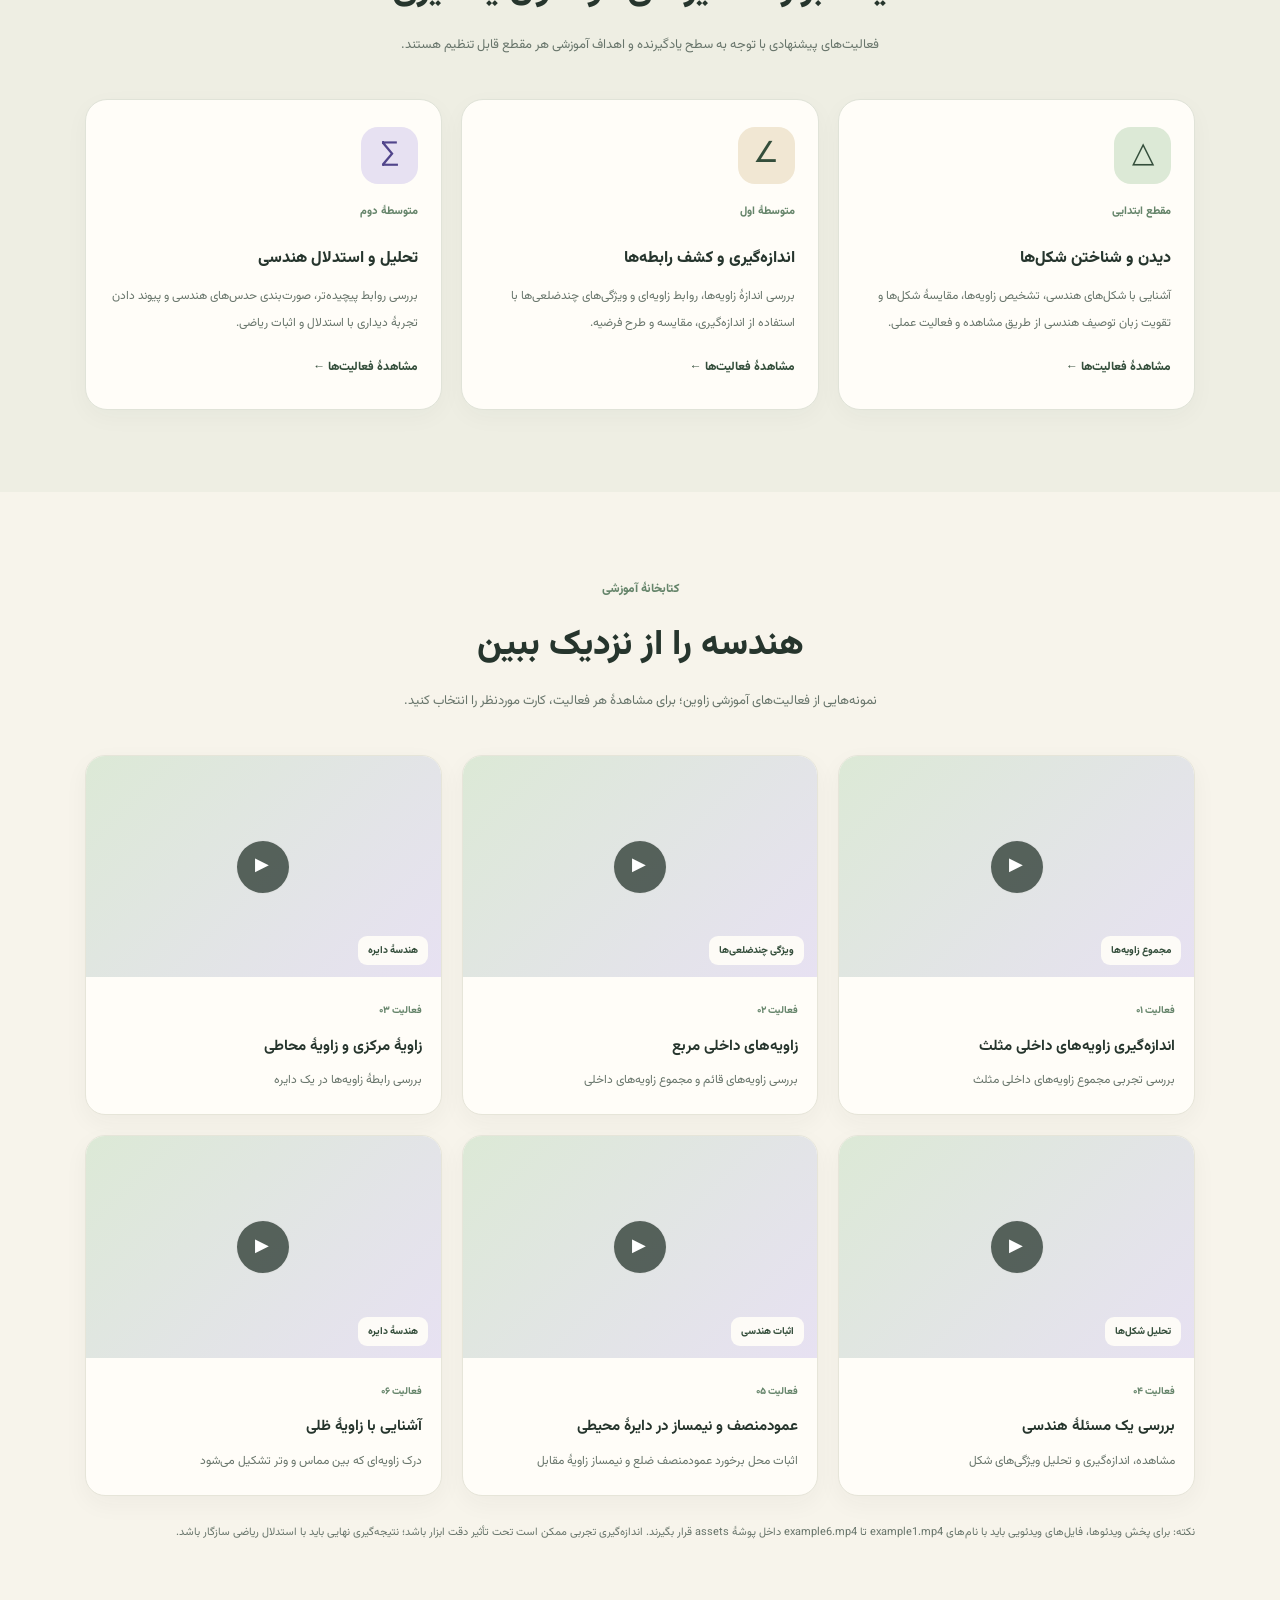
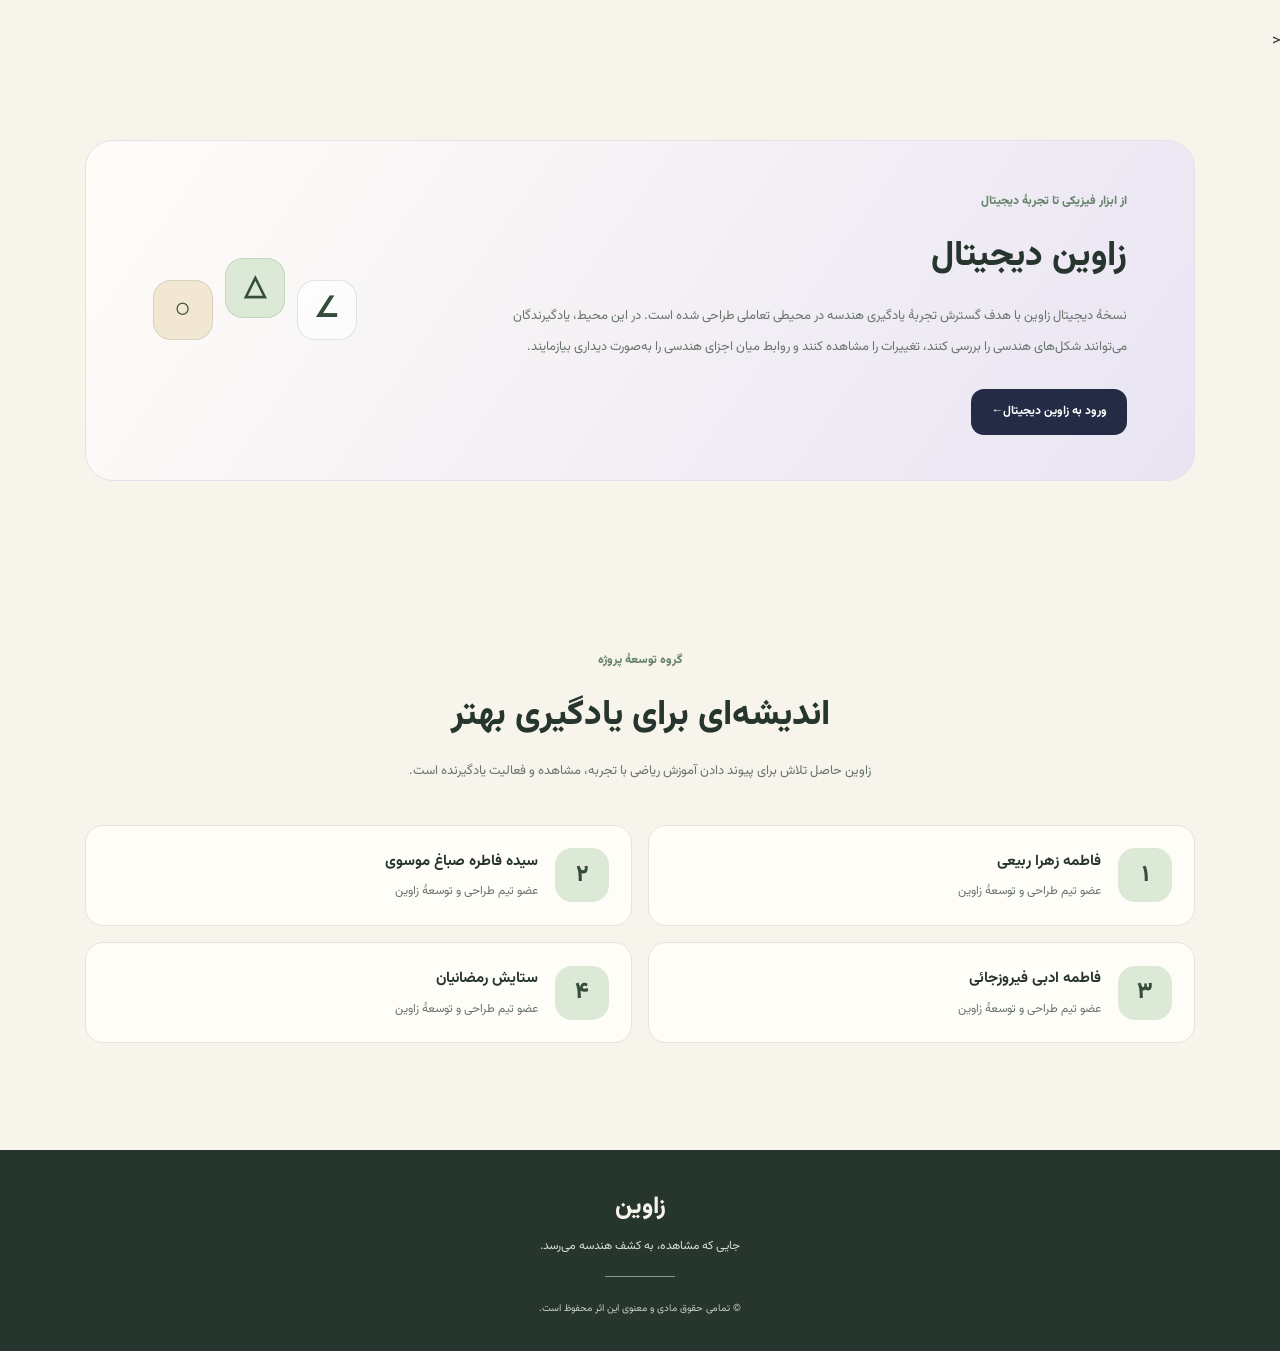
==== commit 63994b60: "index.html" ====
--- a/index.html
+++ b/index.html
@@ -81,8 +81,39 @@
   <p class="section-footnote">نکته: برای پخش ویدئوها، فایل‌های ویدئویی باید با نام‌های example1.mp4 تا example6.mp4 داخل پوشهٔ assets قرار بگیرند. اندازه‌گیری تجربی ممکن است تحت تأثیر دقت ابزار باشد؛ نتیجه‌گیری نهایی باید با استدلال ریاضی سازگار باشد.</p>
 </section>
 
+<<!-- زاوین دیجیتال -->
 <section class="content-section digital-section" id="digital">
-  <div class="digital-panel"><div class="digital-content"><span class="eyebrow">از ابزار فیزیکی تا تجربهٔ دیجیتال</span><h2>زاوین دیجیتال</h2><p>نسخهٔ دیجیتال زاوین با هدف گسترش تجربهٔ یادگیری هندسه در محیط تعاملی طراحی می‌شود. این بخش می‌تواند امکان بررسی شکل‌ها، مشاهدهٔ تغییرات و آزمودن روابط هندسی را در محیطی مکمل ابزار فیزیکی فراهم کند.</p> ورود به زاوین دیجیتال<div class="digital-symbol" aria-hidden="true"><span>∠</span><span>△</span><span>○</span></div></div>
+
+  <div class="digital-panel">
+
+    <div class="digital-content">
+
+      <span class="eyebrow">از ابزار فیزیکی تا تجربهٔ دیجیتال</span>
+
+      <h2>زاوین دیجیتال</h2>
+
+      <p>
+        نسخهٔ دیجیتال زاوین با هدف گسترش تجربهٔ یادگیری هندسه
+        در محیطی تعاملی طراحی شده است. در این محیط، یادگیرندگان
+        می‌توانند شکل‌های هندسی را بررسی کنند، تغییرات را مشاهده
+        کنند و روابط میان اجزای هندسی را به‌صورت دیداری بیازمایند.
+      </p>
+
+      <a class="button digital-button" href="#digital">
+        ورود به زاوین دیجیتال
+        <span aria-hidden="true">←</span>
+      </a>
+
+    </div>
+
+    <div class="digital-symbol" aria-hidden="true">
+      <span>∠</span>
+      <span>△</span>
+      <span>○</span>
+    </div>
+
+  </div>
+
 </section>
 
 <section class="content-section team-section" id="team">
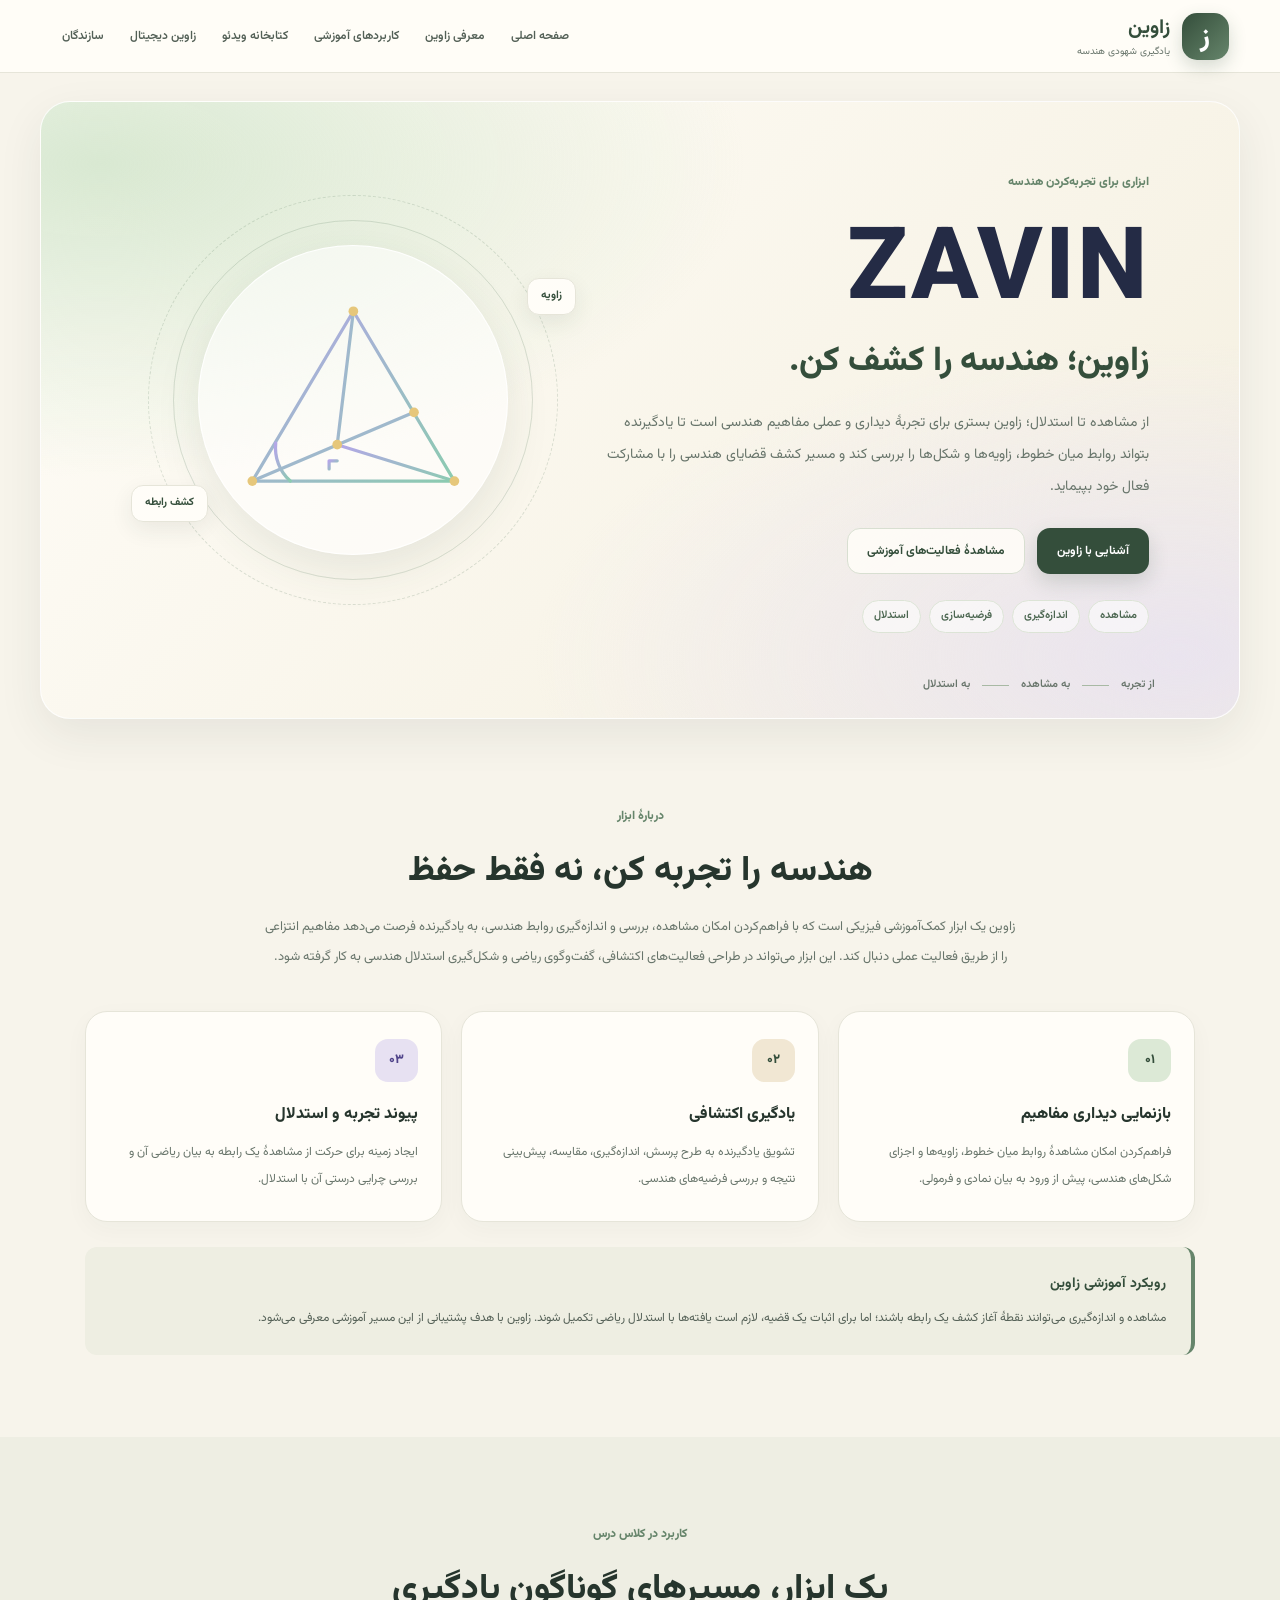
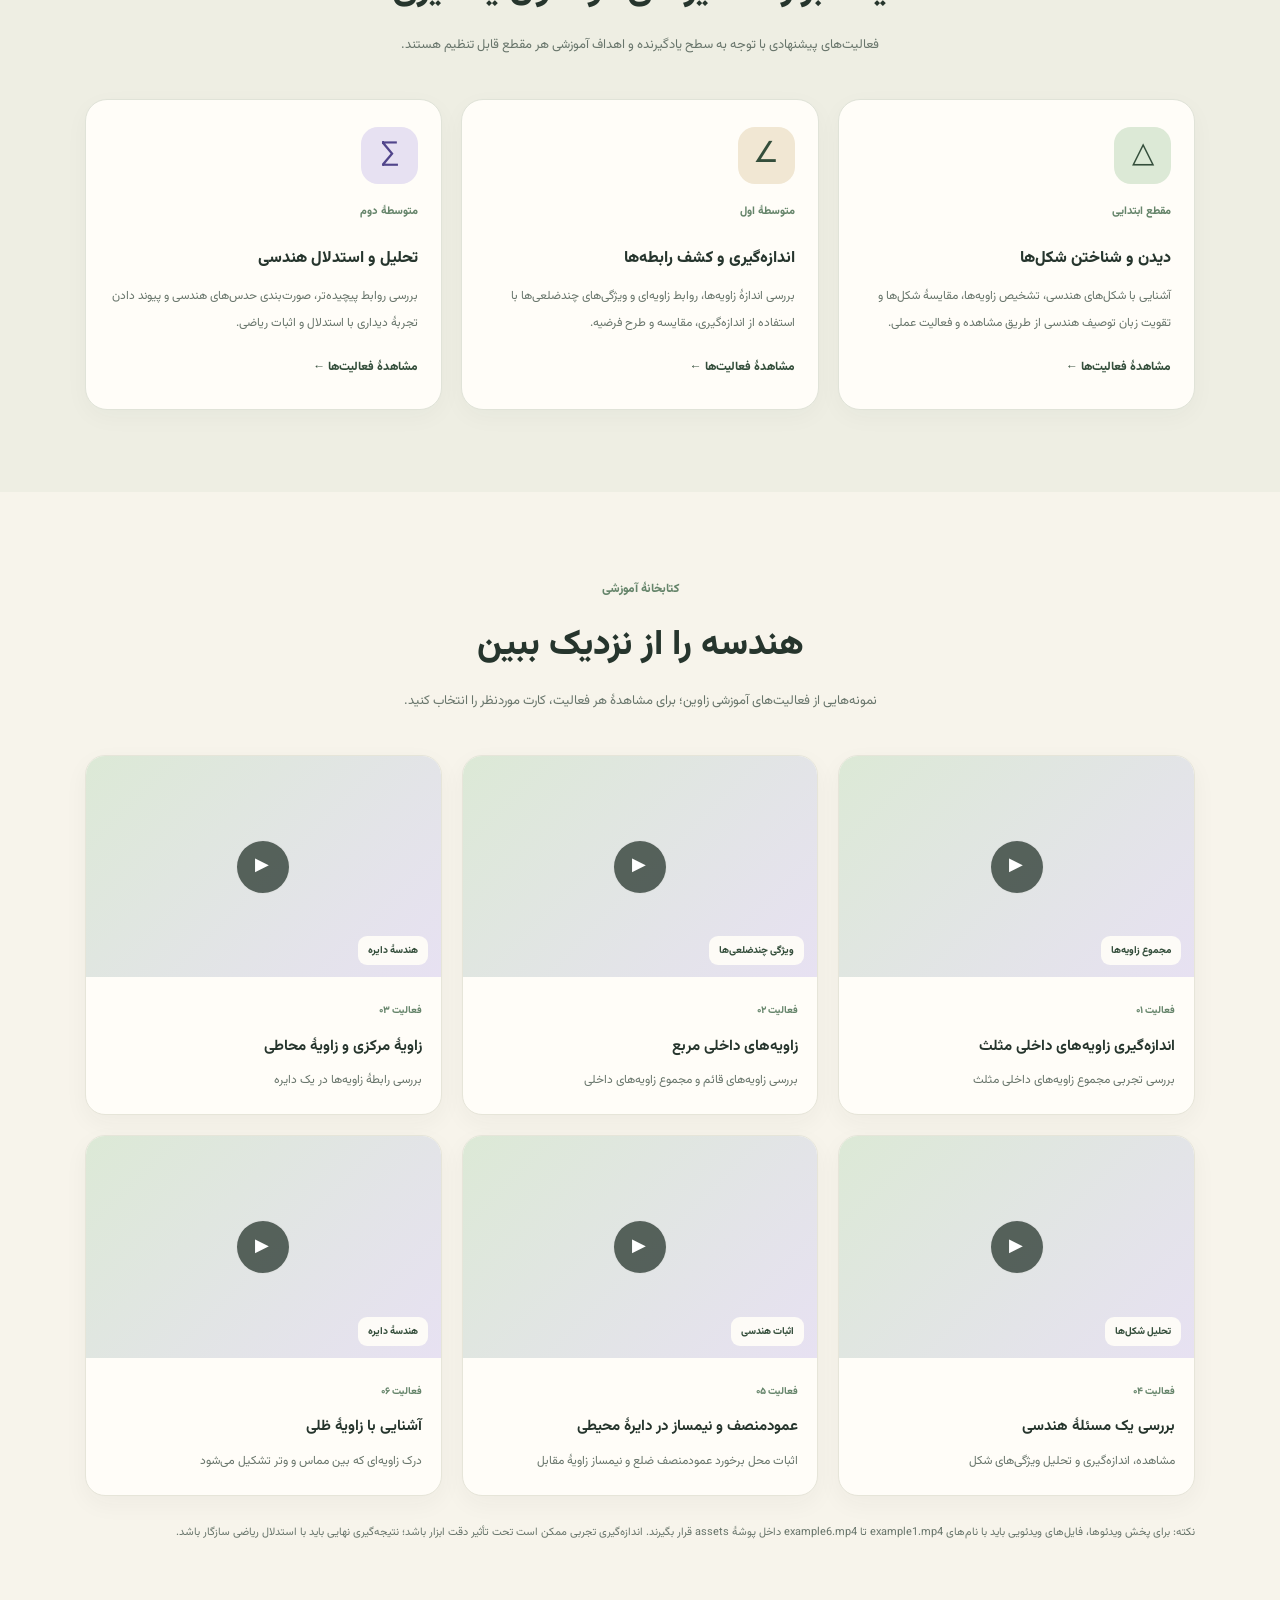
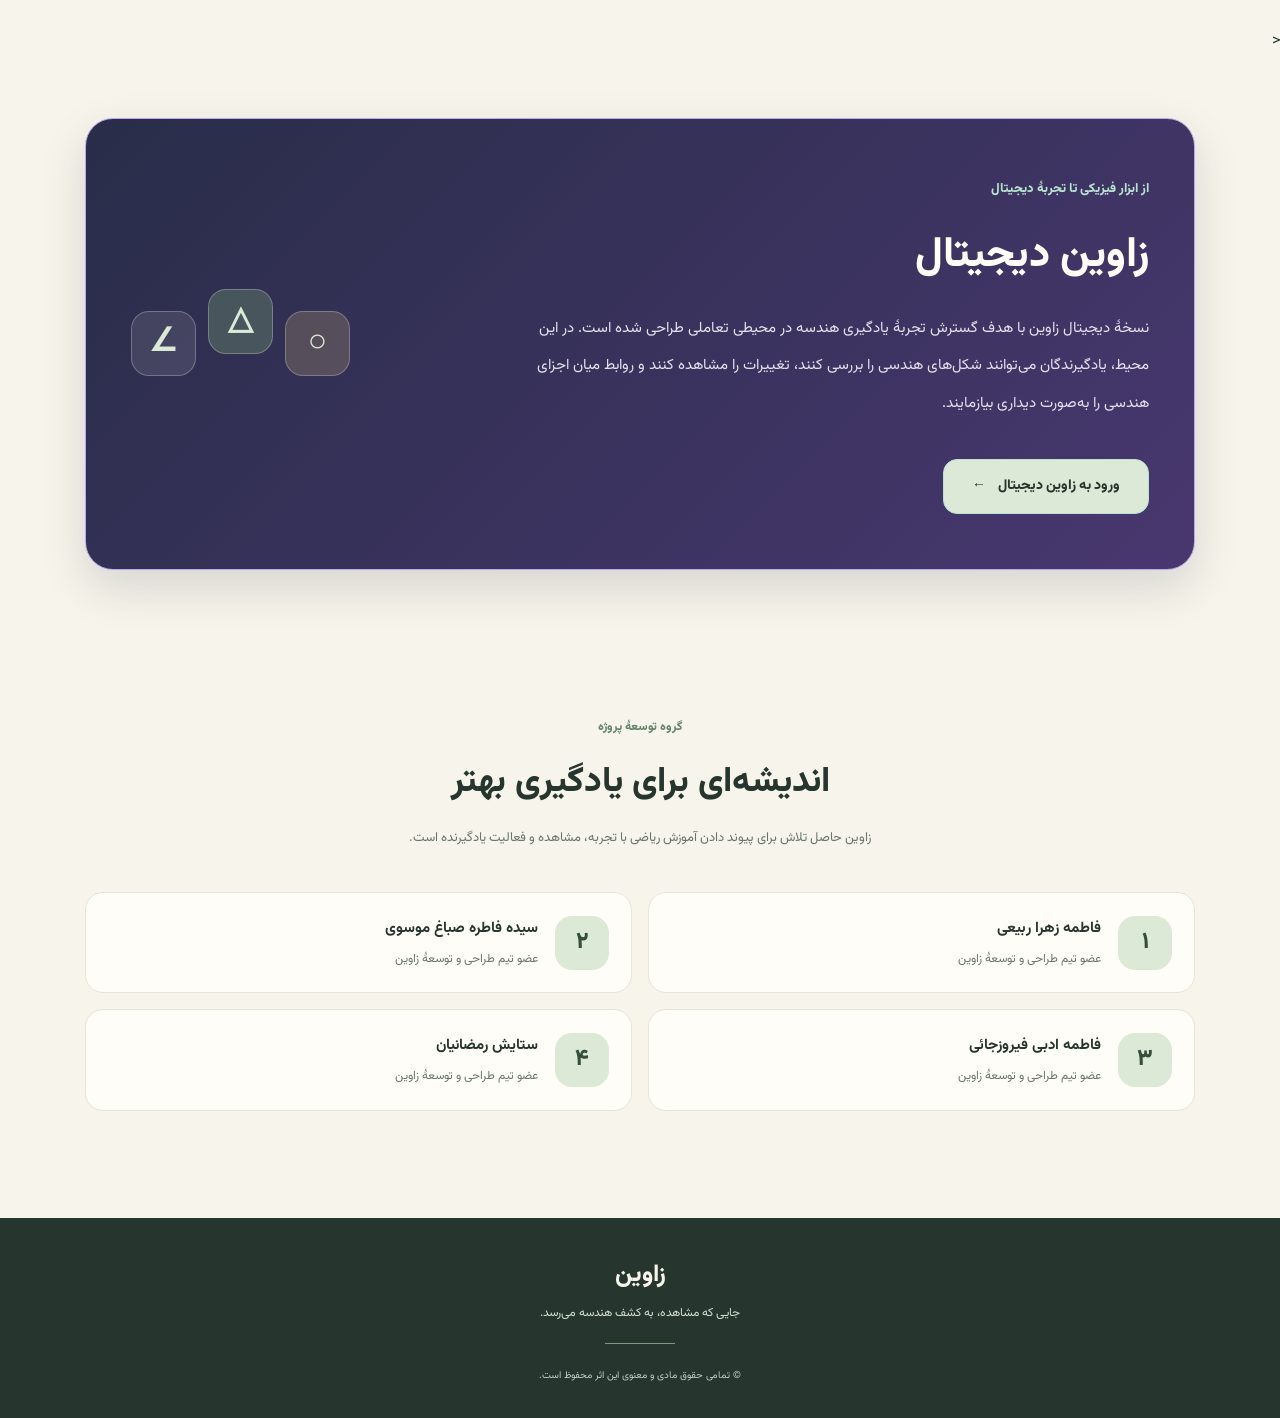
==== commit ad107ed9: "index.html" ====
--- a/index.html
+++ b/index.html
@@ -99,7 +99,7 @@
         کنند و روابط میان اجزای هندسی را به‌صورت دیداری بیازمایند.
       </p>
 
-      <a class="button digital-button" href="#digital">
+      <a class="button digital-button" href="digital.html">
         ورود به زاوین دیجیتال
         <span aria-hidden="true">←</span>
       </a>
--- a/style.css
+++ b/style.css
@@ -16,3 +16,136 @@
 @media(max-width:900px){.site-header{align-items:flex-start;flex-direction:column;gap:10px}.main-nav{width:100%}.main-nav a{padding:7px 9px}.hero{margin:18px 15px 0;padding:45px 6% 75px;grid-template-columns:1fr  .8fr}.feature-grid,.application-grid,.video-grid{grid-template-columns:repeat(2,minmax(0,1fr))}.digital-panel{padding:32px}.digital-symbol{min-width:150px}.digital-symbol span{width:48px;height:48px}}
 @media(max-width:620px){.site-header{padding:10px 16px}.brand-symbol{width:42px;height:42px}.main-nav{gap:2px}.main-nav a{font-size:11px;padding:6px 7px}.hero{display:flex;flex-direction:column-reverse;gap:10px;min-height:0;padding:30px 22px 75px;border-radius:23px}.hero-content{width:100%}.hero-visual{width:100%;min-height:270px}.geometry-card{width:235px}.visual-ring{width:75%}.ring-two{width:90%}.hero-title{font-size:61px}.hero-persian{font-size:25px}.hero-description{font-size:13px}.hero-bottom{right:22px;bottom:20px;gap:8px}.hero-line{width:15px}.content-section{padding:58px 17px}.feature-grid,.application-grid,.video-grid,.team-grid{grid-template-columns:1fr}.section-heading{margin-bottom:28px}.digital-panel{flex-direction:column-reverse;align-items:flex-start;padding:28px 22px}.digital-symbol{align-self:center}.video-detail{margin-top:20px;padding:0 15px 50px}.video-detail h1{font-size:25px}.lesson-box{padding:19px}.video-page-header{padding:14px 18px}}
 @media(prefers-reduced-motion:reduce){html{scroll-behavior:auto}*,*::before,*::after{animation-duration:.01ms!important;animation-iteration-count:1!important;transition-duration:.01ms!important}}
+
+/* بخش زاوین دیجیتال */
+
+.digital-section {
+  padding-top: 60px;
+  padding-bottom: 60px;
+}
+
+.digital-panel {
+  display: flex;
+  align-items: center;
+  justify-content: space-between;
+  gap: 35px;
+  padding: 55px 45px;
+  border: 1px solid #b9a9e8;
+  border-radius: 28px;
+  background: linear-gradient(135deg, #292d49, #48376f);
+  box-shadow: 0 18px 45px rgba(36, 43, 69, 0.15);
+  color: #fffdf8;
+}
+
+.digital-content {
+  flex: 1;
+  text-align: right;
+}
+
+.digital-content .eyebrow {
+  color: #b9e2cf;
+  font-size: 13px;
+}
+
+.digital-content h2 {
+  margin: 15px 0;
+  color: #fffdf8;
+  font-size: clamp(28px, 4vw, 42px);
+  font-weight: 800;
+}
+
+.digital-content p {
+  max-width: 700px;
+  margin: 15px 0 25px;
+  color: #e4e2f0;
+  font-size: 15px;
+  line-height: 2.5;
+}
+
+.digital-button {
+  display: inline-flex;
+  align-items: center;
+  justify-content: center;
+  gap: 12px;
+  min-height: 52px;
+  padding: 13px 28px;
+  border: 1px solid #b9e2cf;
+  border-radius: 14px;
+  background: #dce9d6;
+  color: #26352d;
+  font-family: inherit;
+  font-size: 14px;
+  font-weight: 800;
+  text-decoration: none;
+  cursor: pointer;
+  transition: transform 0.25s, background 0.25s;
+}
+
+.digital-button:hover {
+  background: #c5dfbd;
+  transform: translateY(-3px);
+}
+
+.digital-symbol {
+  display: flex;
+  flex-shrink: 0;
+  align-items: center;
+  justify-content: center;
+  gap: 12px;
+  direction: ltr;
+}
+
+.digital-symbol span {
+  display: grid;
+  place-items: center;
+  width: 65px;
+  height: 65px;
+  border: 1px solid rgba(255, 255, 255, 0.25);
+  border-radius: 18px;
+  background: rgba(255, 255, 255, 0.1);
+  color: #dce9d6;
+  font-size: 32px;
+  font-weight: 700;
+}
+
+.digital-symbol span:nth-child(2) {
+  background: rgba(102, 133, 107, 0.45);
+}
+
+.digital-symbol span:nth-child(3) {
+  background: rgba(230, 199, 123, 0.2);
+}
+
+@media (max-width: 768px) {
+  .digital-section {
+    padding: 40px 16px;
+  }
+
+  .digital-panel {
+    flex-direction: column;
+    align-items: stretch;
+    gap: 30px;
+    padding: 32px 22px;
+  }
+
+  .digital-content {
+    text-align: center;
+  }
+
+  .digital-content p {
+    font-size: 13px;
+  }
+
+  .digital-button {
+    width: 100%;
+  }
+
+  .digital-symbol {
+    justify-content: center;
+  }
+
+  .digital-symbol span {
+    width: 58px;
+    height: 58px;
+  }
+}
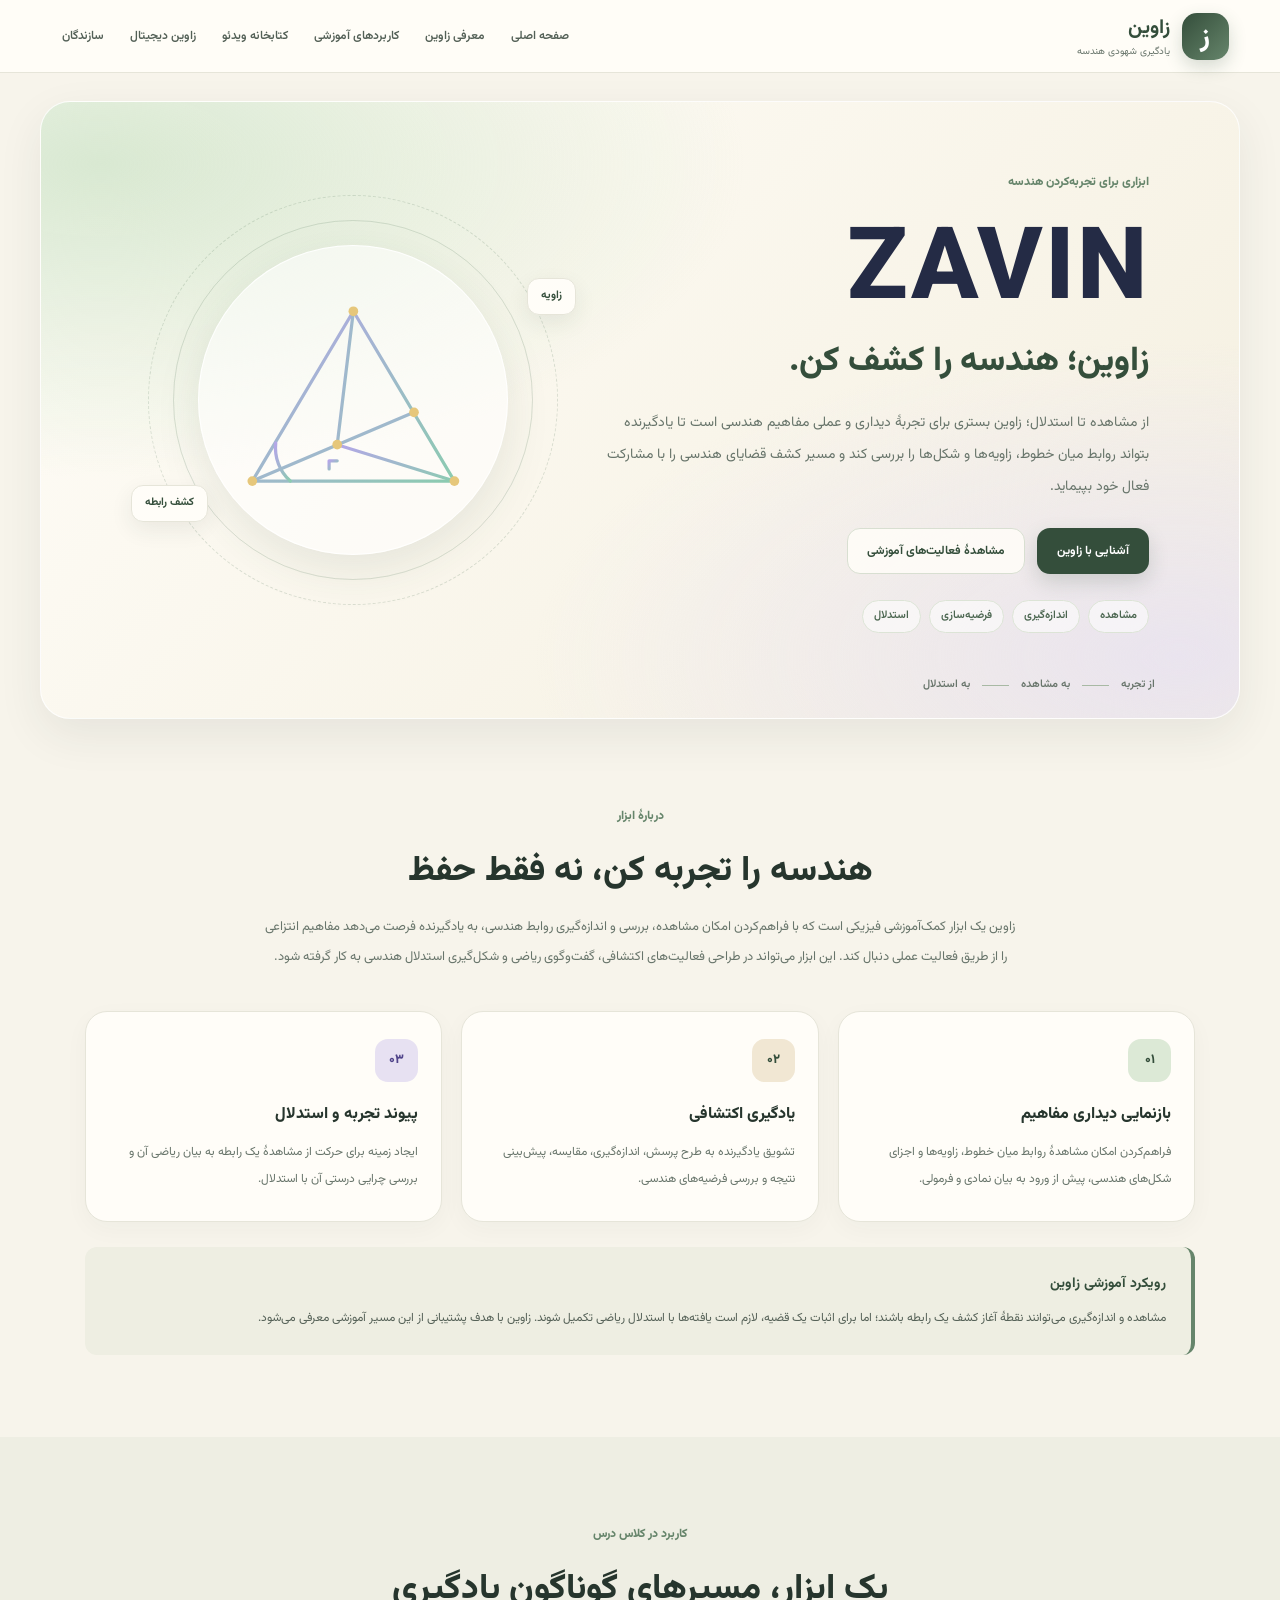
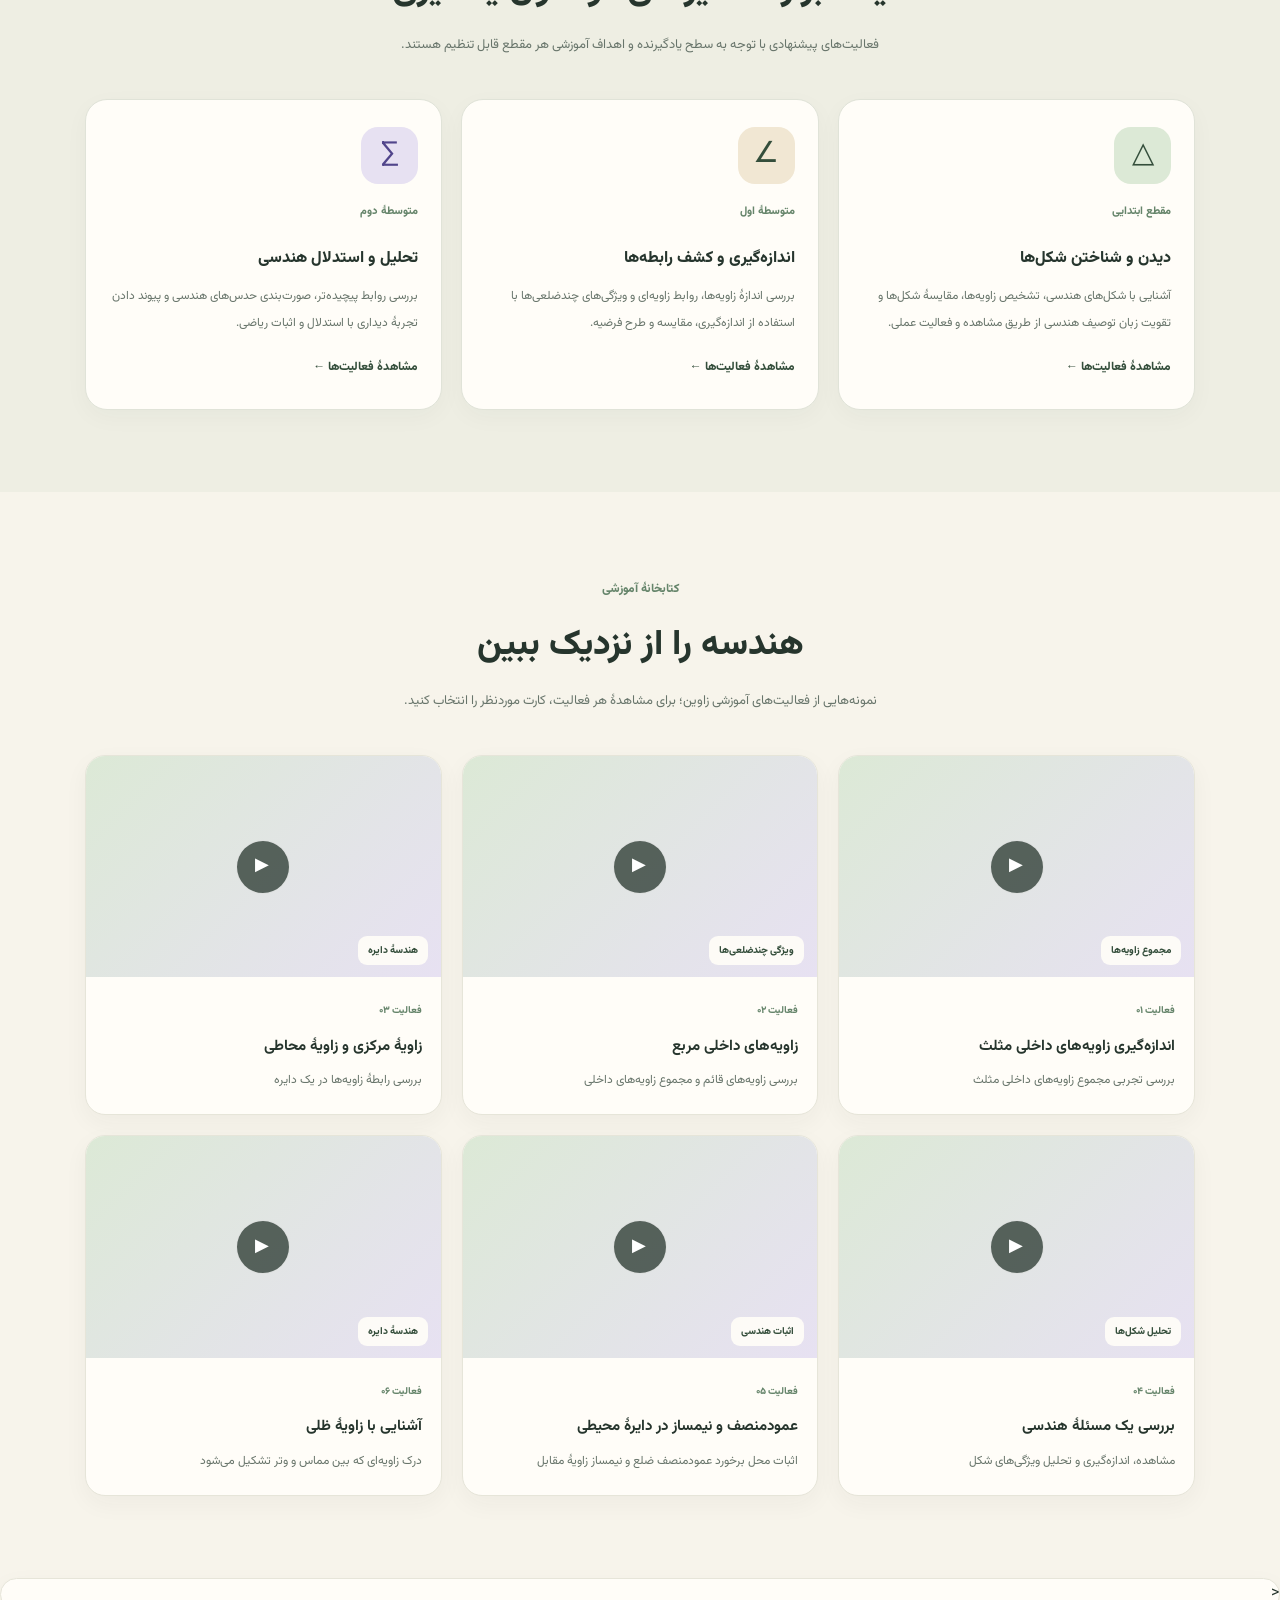
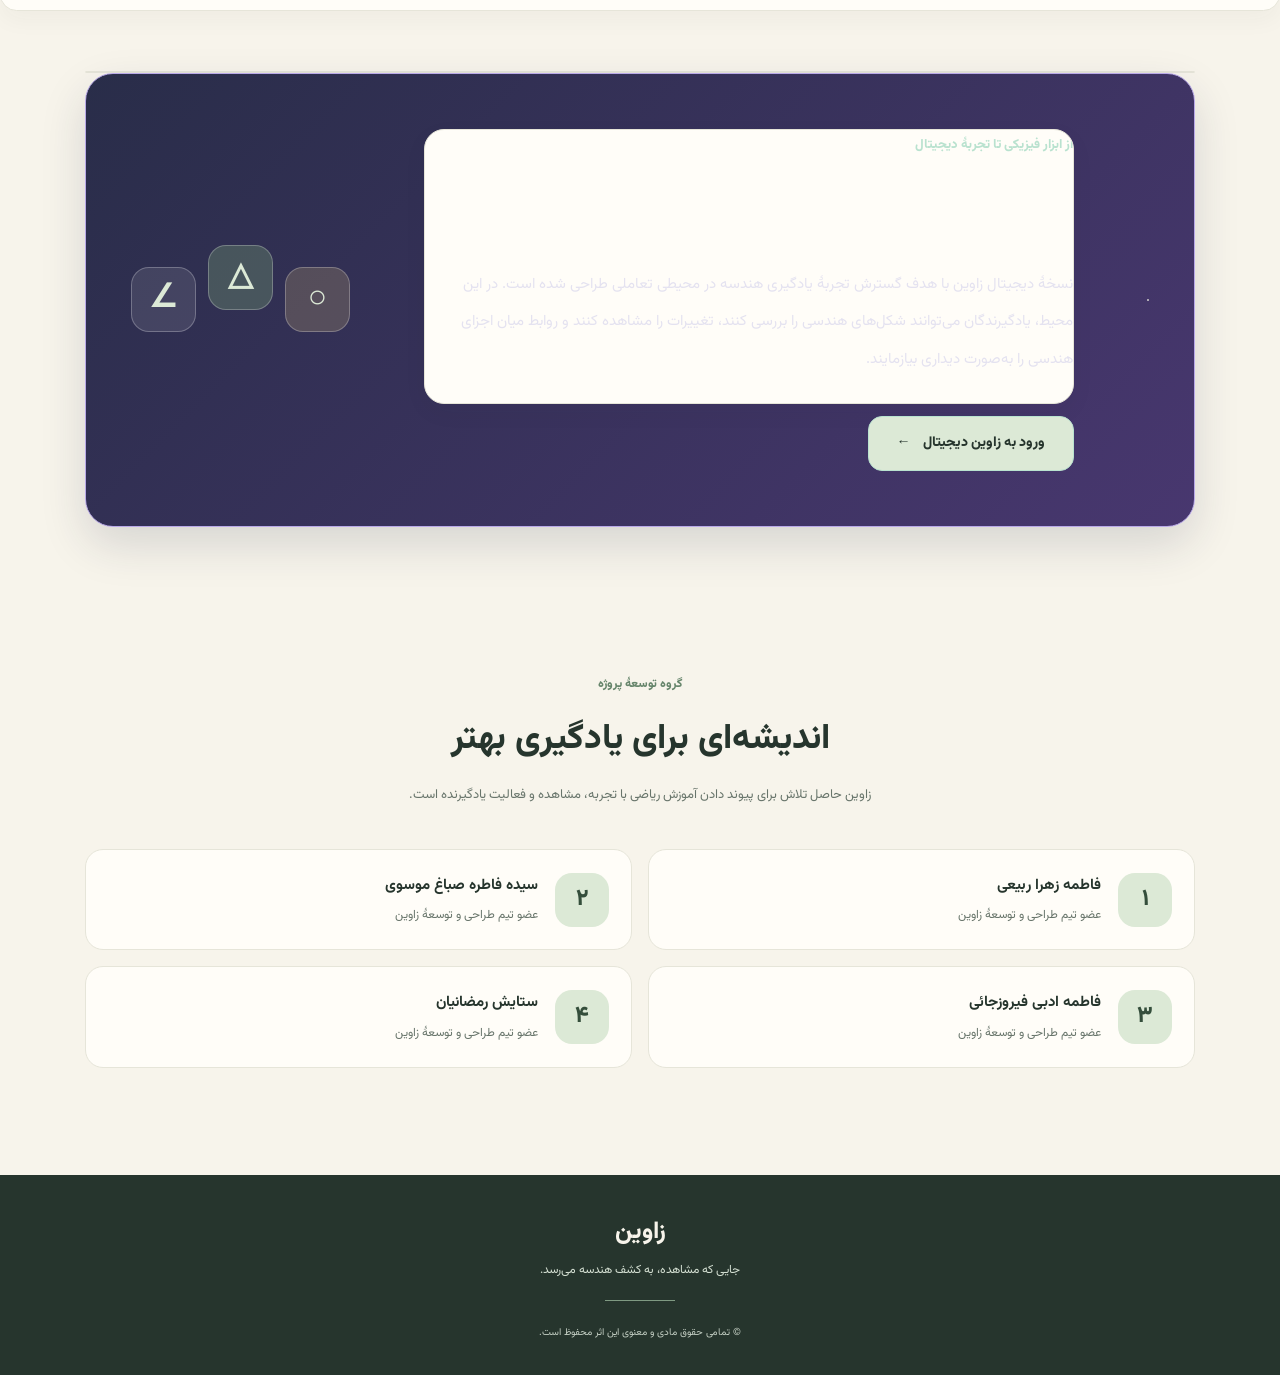
==== commit a1802c62: "index.html" ====
--- a/index.html
+++ b/index.html
@@ -76,9 +76,7 @@
     <a class="video-card" href="video3.html"><div class="video-thumbnail"><video muted playsinline preload="none" aria-label="پیش‌نمایش ویدئوی زاویه‌های دایره"><source src="assets/example3.mp4" type="video/mp4"></video><span class="play-icon" aria-hidden="true">▶</span><span class="video-category">هندسهٔ دایره</span></div><div class="video-card-content"><span class="video-index">فعالیت ۰۳</span><h3>زاویهٔ مرکزی و زاویهٔ محاطی</h3><p>بررسی رابطهٔ زاویه‌ها در یک دایره</p></div></a>
     <a class="video-card" href="video4.html"><div class="video-thumbnail"><video muted playsinline preload="none" aria-label="پیش‌نمایش ویدئوی فعالیت چهارم"><source src="assets/example4.mp4" type="video/mp4"></video><span class="play-icon" aria-hidden="true">▶</span><span class="video-category">تحلیل شکل‌ها</span></div><div class="video-card-content"><span class="video-index">فعالیت ۰۴</span><h3>بررسی یک مسئلهٔ هندسی</h3><p>مشاهده، اندازه‌گیری و تحلیل ویژگی‌های شکل</p></div></a>
     <a class="video-card" href="video5.html"><div class="video-thumbnail"><video muted playsinline preload="none" aria-label="پیش‌نمایش اثبات هندسی"><source src="assets/example5.mp4" type="video/mp4"></video><span class="play-icon" aria-hidden="true">▶</span><span class="video-category">اثبات هندسی</span></div><div class="video-card-content"><span class="video-index">فعالیت ۰۵</span><h3>عمودمنصف و نیمساز در دایرهٔ محیطی</h3><p>اثبات محل برخورد عمودمنصف ضلع و نیمساز زاویهٔ مقابل</p></div></a>
-    <a class="video-card" href="video6.html"><div class="video-thumbnail"><video muted playsinline preload="none" aria-label="پیش‌نمایش زاویهٔ ظلی"><source src="assets/example6.mp4" type="video/mp4"></video><span class="play-icon" aria-hidden="true">▶</span><span class="video-category">هندسهٔ دایره</span></div><div class="video-card-content"><span class="video-index">فعالیت ۰۶</span><h3>آشنایی با زاویهٔ ظلی</h3><p>درک زاویه‌ای که بین مماس و وتر تشکیل می‌شود</p></div></a>
-  </div>
-  <p class="section-footnote">نکته: برای پخش ویدئوها، فایل‌های ویدئویی باید با نام‌های example1.mp4 تا example6.mp4 داخل پوشهٔ assets قرار بگیرند. اندازه‌گیری تجربی ممکن است تحت تأثیر دقت ابزار باشد؛ نتیجه‌گیری نهایی باید با استدلال ریاضی سازگار باشد.</p>
+    <a class="video-card" href="video6.html"><div class="video-thumbnail"><video muted playsinline preload="none" aria-label="پیش‌نمایش زاویهٔ ظلی"><source src="assets/example6.mp4" type="video/mp4"></video><span class="play-icon" aria-hidden="true">▶</span><span class="video-category">هندسهٔ دایره</span></div><div class="video-card-content"><span class="video-index">فعالیت ۰۶</span><h3>آشنایی با زاویهٔ ظلی</h3><p>درک زاویه‌ای که بین مماس و وتر تشکیل می‌شود</p></di>  </p>
 </section>
 
 <<!-- زاوین دیجیتال -->
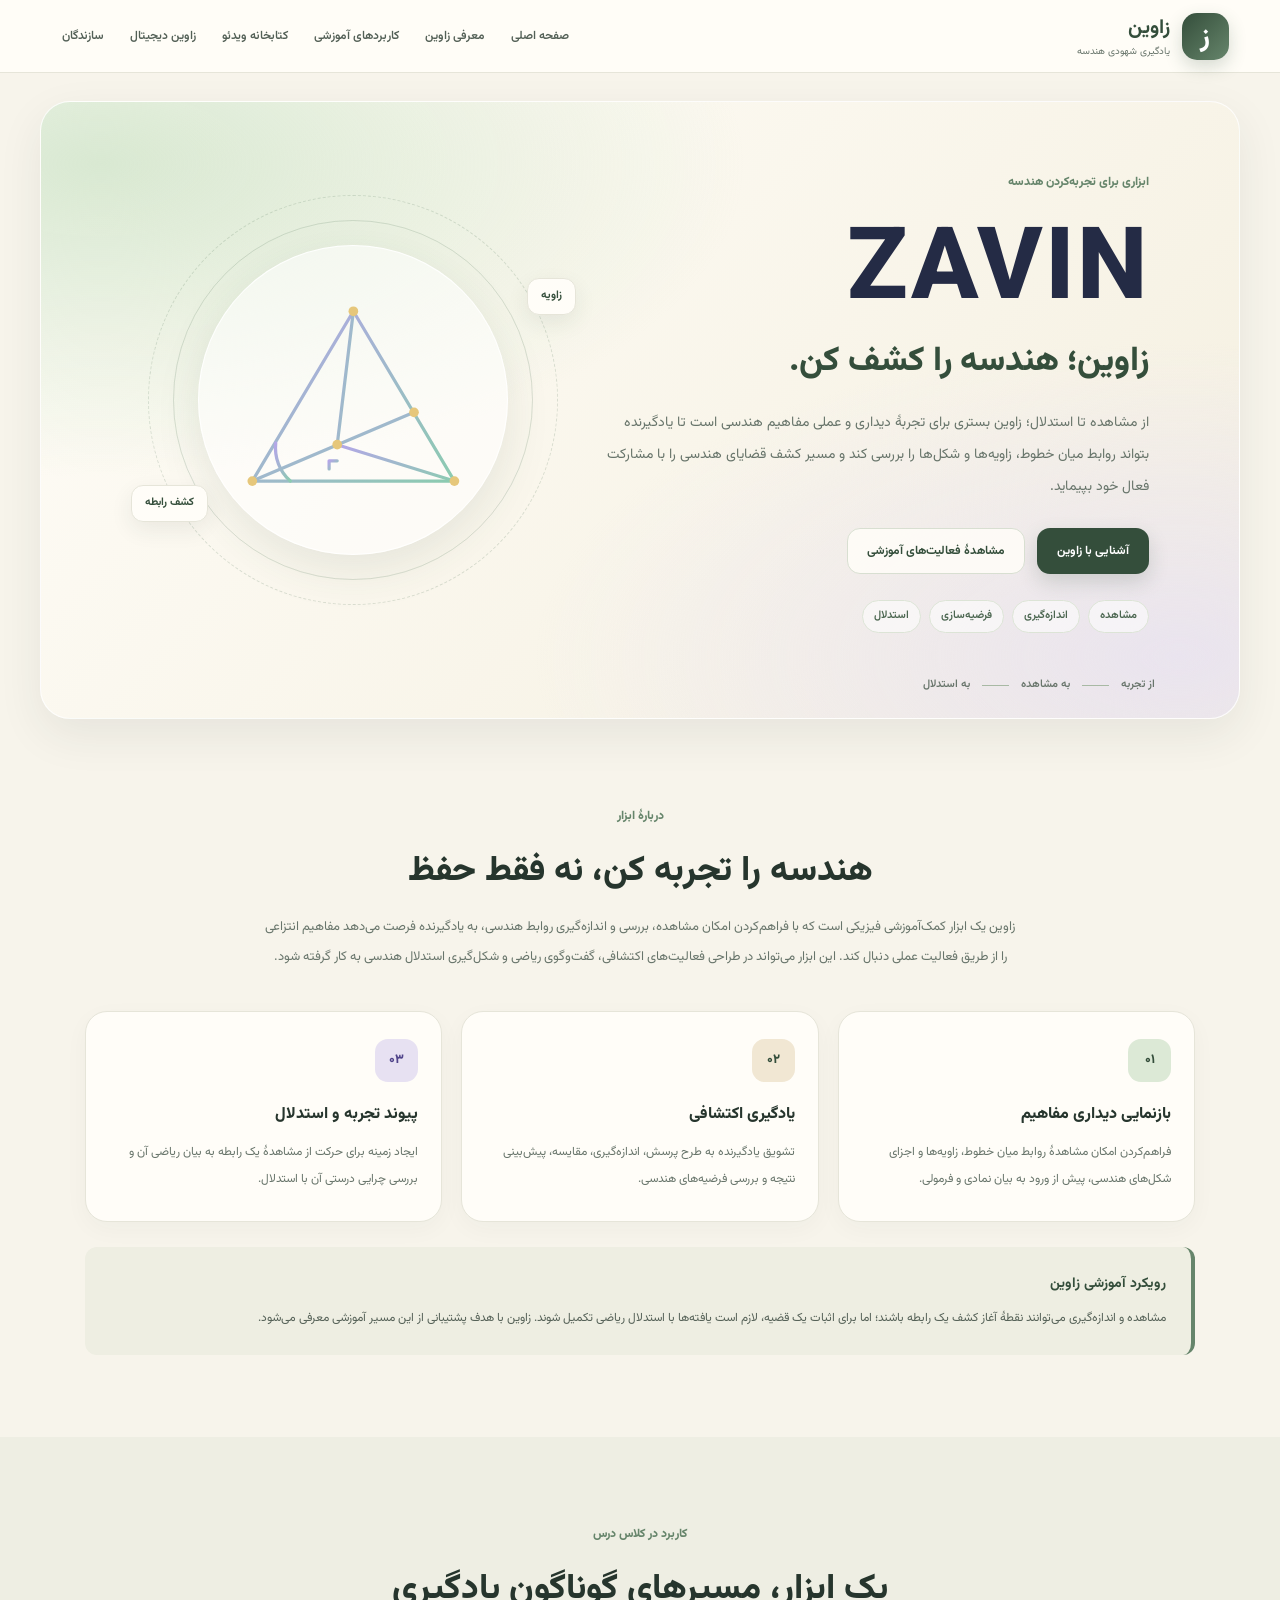
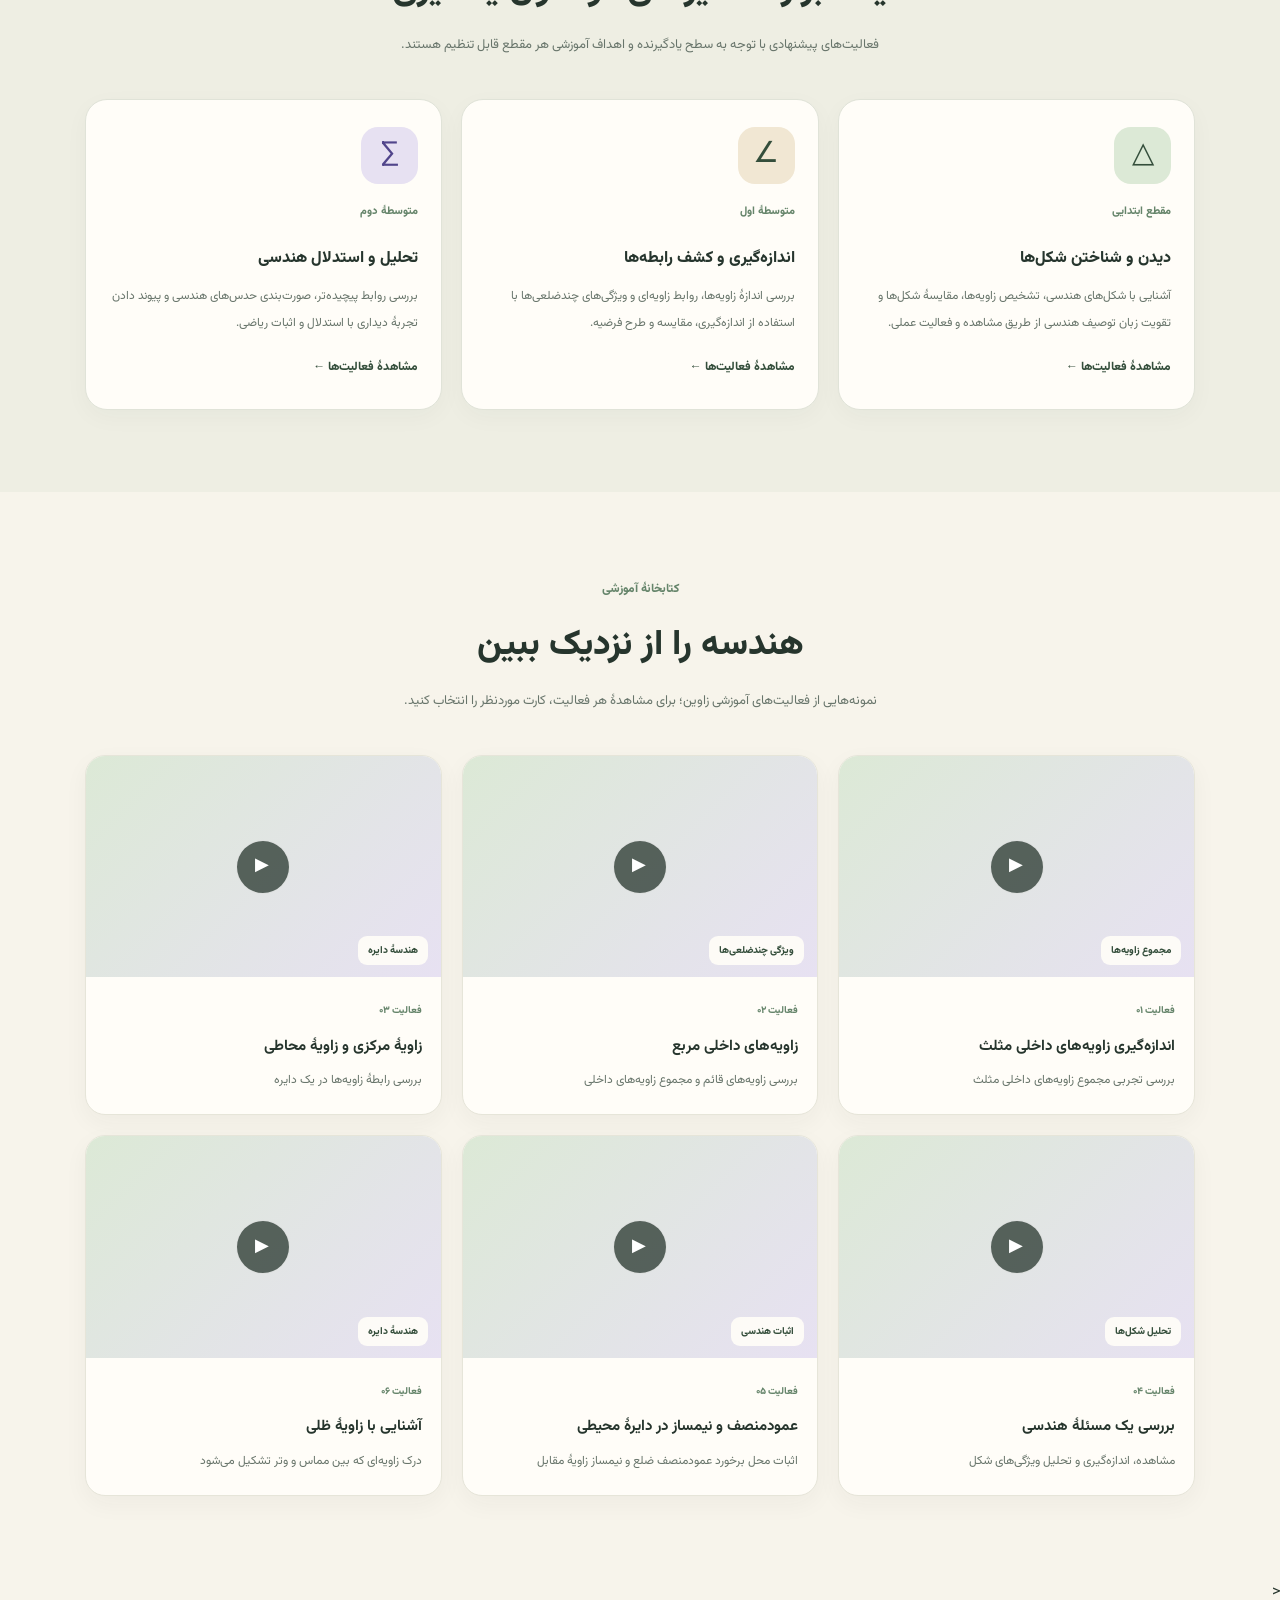
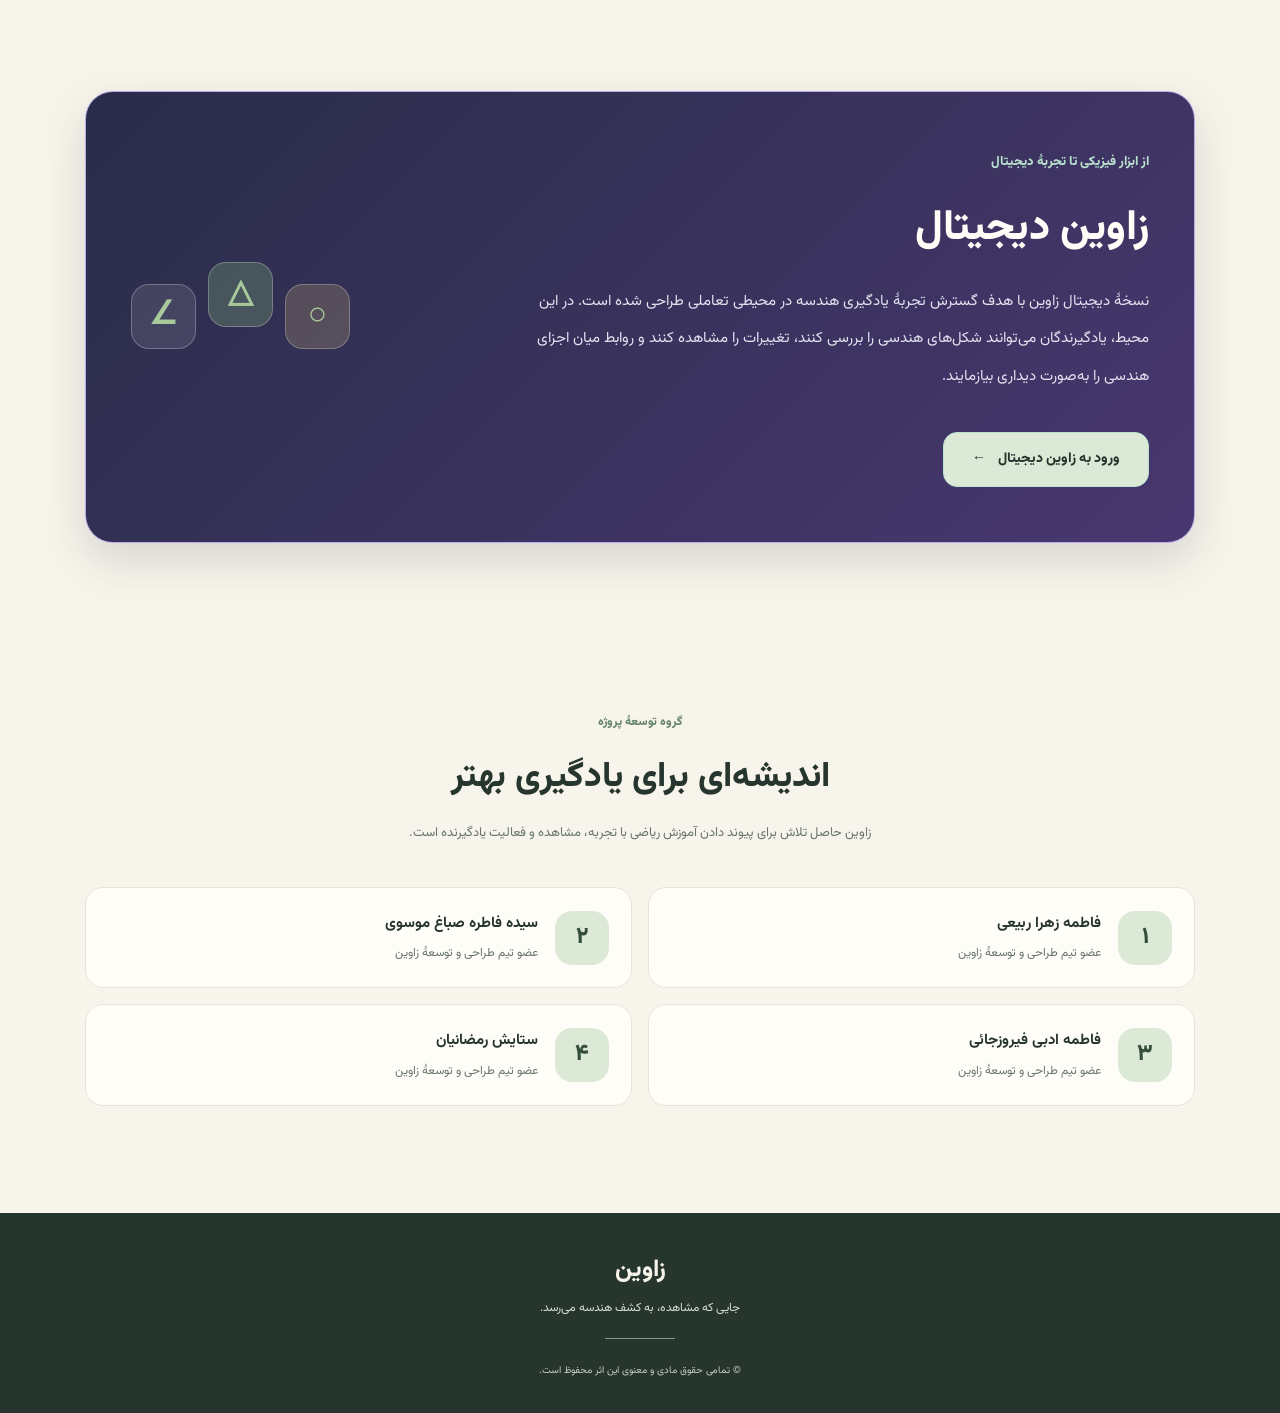
==== commit 45683785: "index.html" ====
--- a/index.html
+++ b/index.html
@@ -76,7 +76,22 @@
     <a class="video-card" href="video3.html"><div class="video-thumbnail"><video muted playsinline preload="none" aria-label="پیش‌نمایش ویدئوی زاویه‌های دایره"><source src="assets/example3.mp4" type="video/mp4"></video><span class="play-icon" aria-hidden="true">▶</span><span class="video-category">هندسهٔ دایره</span></div><div class="video-card-content"><span class="video-index">فعالیت ۰۳</span><h3>زاویهٔ مرکزی و زاویهٔ محاطی</h3><p>بررسی رابطهٔ زاویه‌ها در یک دایره</p></div></a>
     <a class="video-card" href="video4.html"><div class="video-thumbnail"><video muted playsinline preload="none" aria-label="پیش‌نمایش ویدئوی فعالیت چهارم"><source src="assets/example4.mp4" type="video/mp4"></video><span class="play-icon" aria-hidden="true">▶</span><span class="video-category">تحلیل شکل‌ها</span></div><div class="video-card-content"><span class="video-index">فعالیت ۰۴</span><h3>بررسی یک مسئلهٔ هندسی</h3><p>مشاهده، اندازه‌گیری و تحلیل ویژگی‌های شکل</p></div></a>
     <a class="video-card" href="video5.html"><div class="video-thumbnail"><video muted playsinline preload="none" aria-label="پیش‌نمایش اثبات هندسی"><source src="assets/example5.mp4" type="video/mp4"></video><span class="play-icon" aria-hidden="true">▶</span><span class="video-category">اثبات هندسی</span></div><div class="video-card-content"><span class="video-index">فعالیت ۰۵</span><h3>عمودمنصف و نیمساز در دایرهٔ محیطی</h3><p>اثبات محل برخورد عمودمنصف ضلع و نیمساز زاویهٔ مقابل</p></div></a>
-    <a class="video-card" href="video6.html"><div class="video-thumbnail"><video muted playsinline preload="none" aria-label="پیش‌نمایش زاویهٔ ظلی"><source src="assets/example6.mp4" type="video/mp4"></video><span class="play-icon" aria-hidden="true">▶</span><span class="video-category">هندسهٔ دایره</span></div><div class="video-card-content"><span class="video-index">فعالیت ۰۶</span><h3>آشنایی با زاویهٔ ظلی</h3><p>درک زاویه‌ای که بین مماس و وتر تشکیل می‌شود</p></di>  </p>
+    
+    <a class="video-card" href="video6.html">
+      <div class="video-thumbnail">
+        <video muted playsinline preload="none" aria-label="پیش‌نمایش زاویهٔ ظلی">
+          <source src="assets/example6.mp4" type="video/mp4">
+        </video>
+        <span class="play-icon" aria-hidden="true">▶</span>
+        <span class="video-category">هندسهٔ دایره</span>
+      </div>
+      <div class="video-card-content">
+        <span class="video-index">فعالیت ۰۶</span>
+        <h3>آشنایی با زاویهٔ ظلی</h3>
+        <p>درک زاویه‌ای که بین مماس و وتر تشکیل می‌شود</p>
+      </div>
+    </a>
+  </div>
 </section>
 
 <<!-- زاوین دیجیتال -->
--- a/style.css
+++ b/style.css
@@ -17,7 +17,7 @@
 @media(max-width:620px){.site-header{padding:10px 16px}.brand-symbol{width:42px;height:42px}.main-nav{gap:2px}.main-nav a{font-size:11px;padding:6px 7px}.hero{display:flex;flex-direction:column-reverse;gap:10px;min-height:0;padding:30px 22px 75px;border-radius:23px}.hero-content{width:100%}.hero-visual{width:100%;min-height:270px}.geometry-card{width:235px}.visual-ring{width:75%}.ring-two{width:90%}.hero-title{font-size:61px}.hero-persian{font-size:25px}.hero-description{font-size:13px}.hero-bottom{right:22px;bottom:20px;gap:8px}.hero-line{width:15px}.content-section{padding:58px 17px}.feature-grid,.application-grid,.video-grid,.team-grid{grid-template-columns:1fr}.section-heading{margin-bottom:28px}.digital-panel{flex-direction:column-reverse;align-items:flex-start;padding:28px 22px}.digital-symbol{align-self:center}.video-detail{margin-top:20px;padding:0 15px 50px}.video-detail h1{font-size:25px}.lesson-box{padding:19px}.video-page-header{padding:14px 18px}}
 @media(prefers-reduced-motion:reduce){html{scroll-behavior:auto}*,*::before,*::after{animation-duration:.01ms!important;animation-iteration-count:1!important;transition-duration:.01ms!important}}
 
-/* بخش زاوین دیجیتال */
+* بخش زاوین دیجیتال */
 
 .digital-section {
   padding-top: 60px;
@@ -103,7 +103,7 @@
   border: 1px solid rgba(255, 255, 255, 0.25);
   border-radius: 18px;
   background: rgba(255, 255, 255, 0.1);
-  color: #dce9d6;
+  color: #A8C99A;
   font-size: 32px;
   font-weight: 700;
 }
@@ -130,6 +130,7 @@
 
   .digital-content {
     text-align: center;
+
   }
 
   .digital-content p {
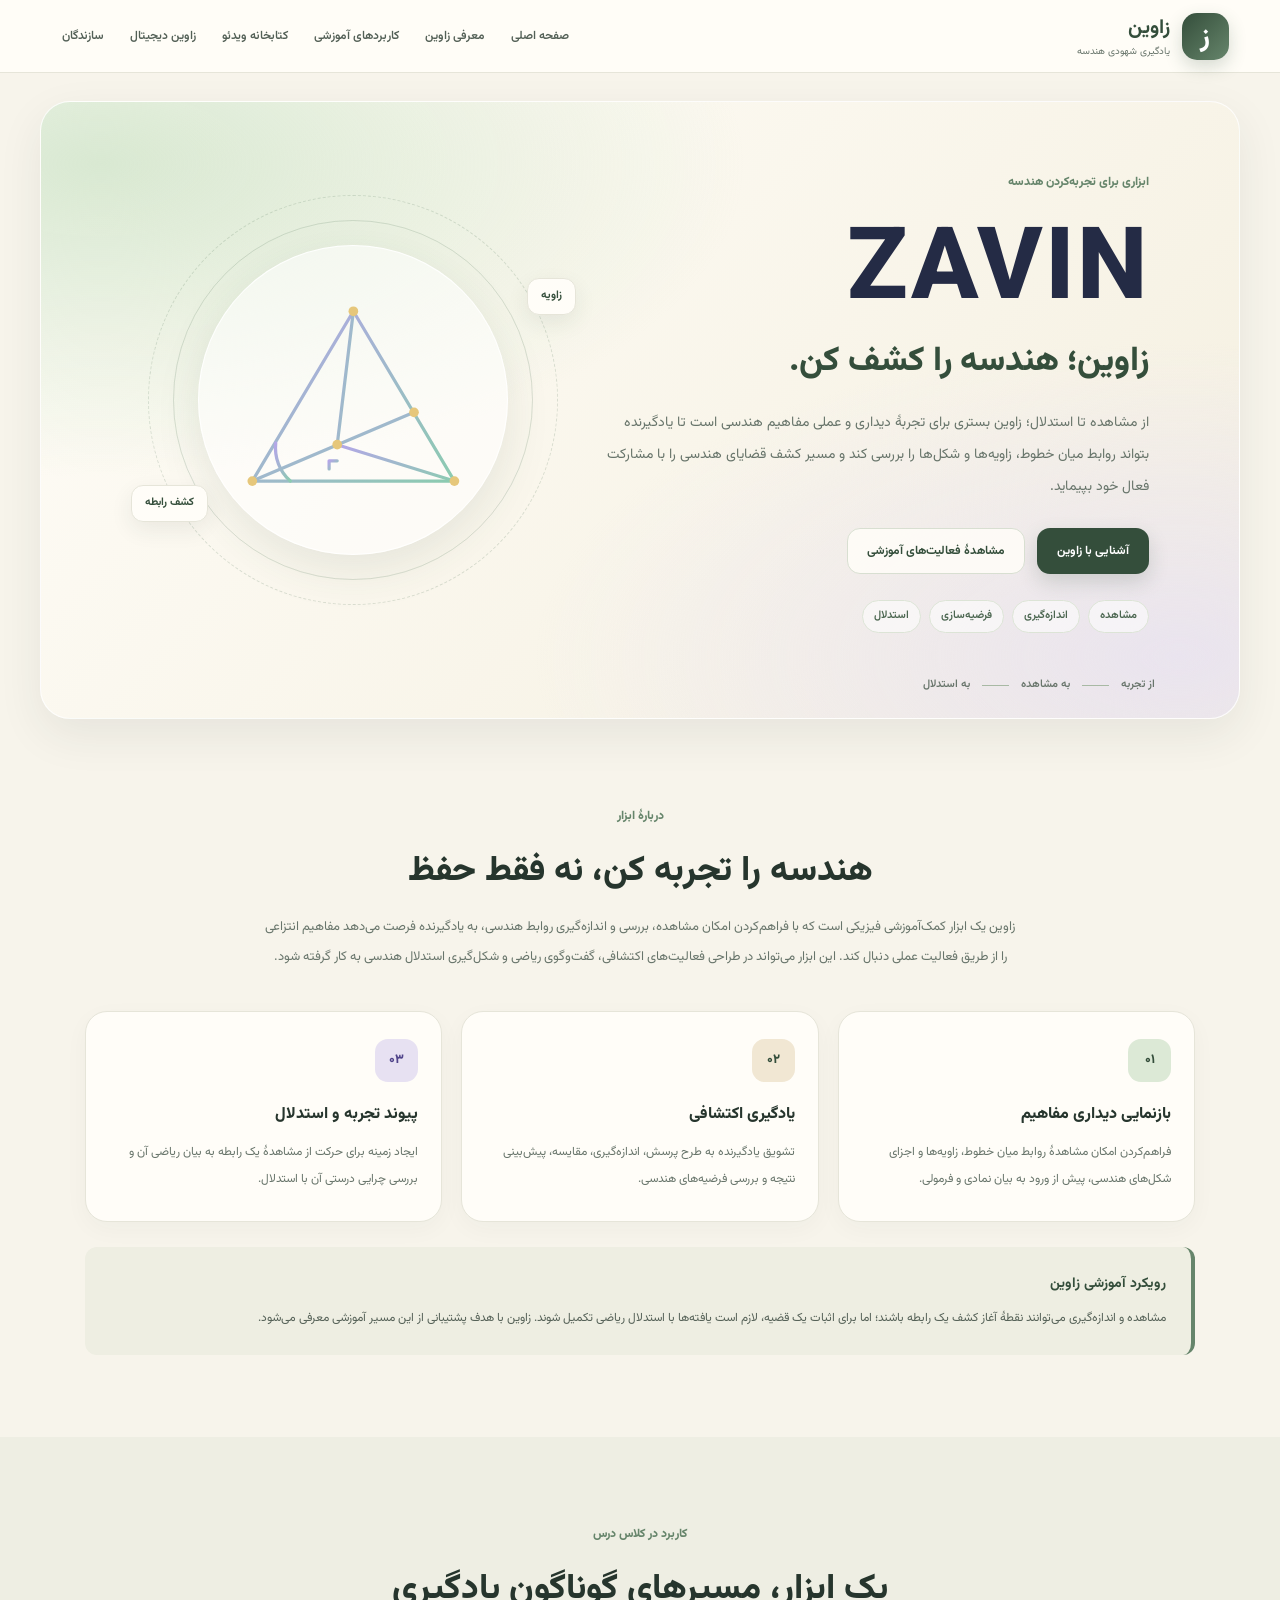
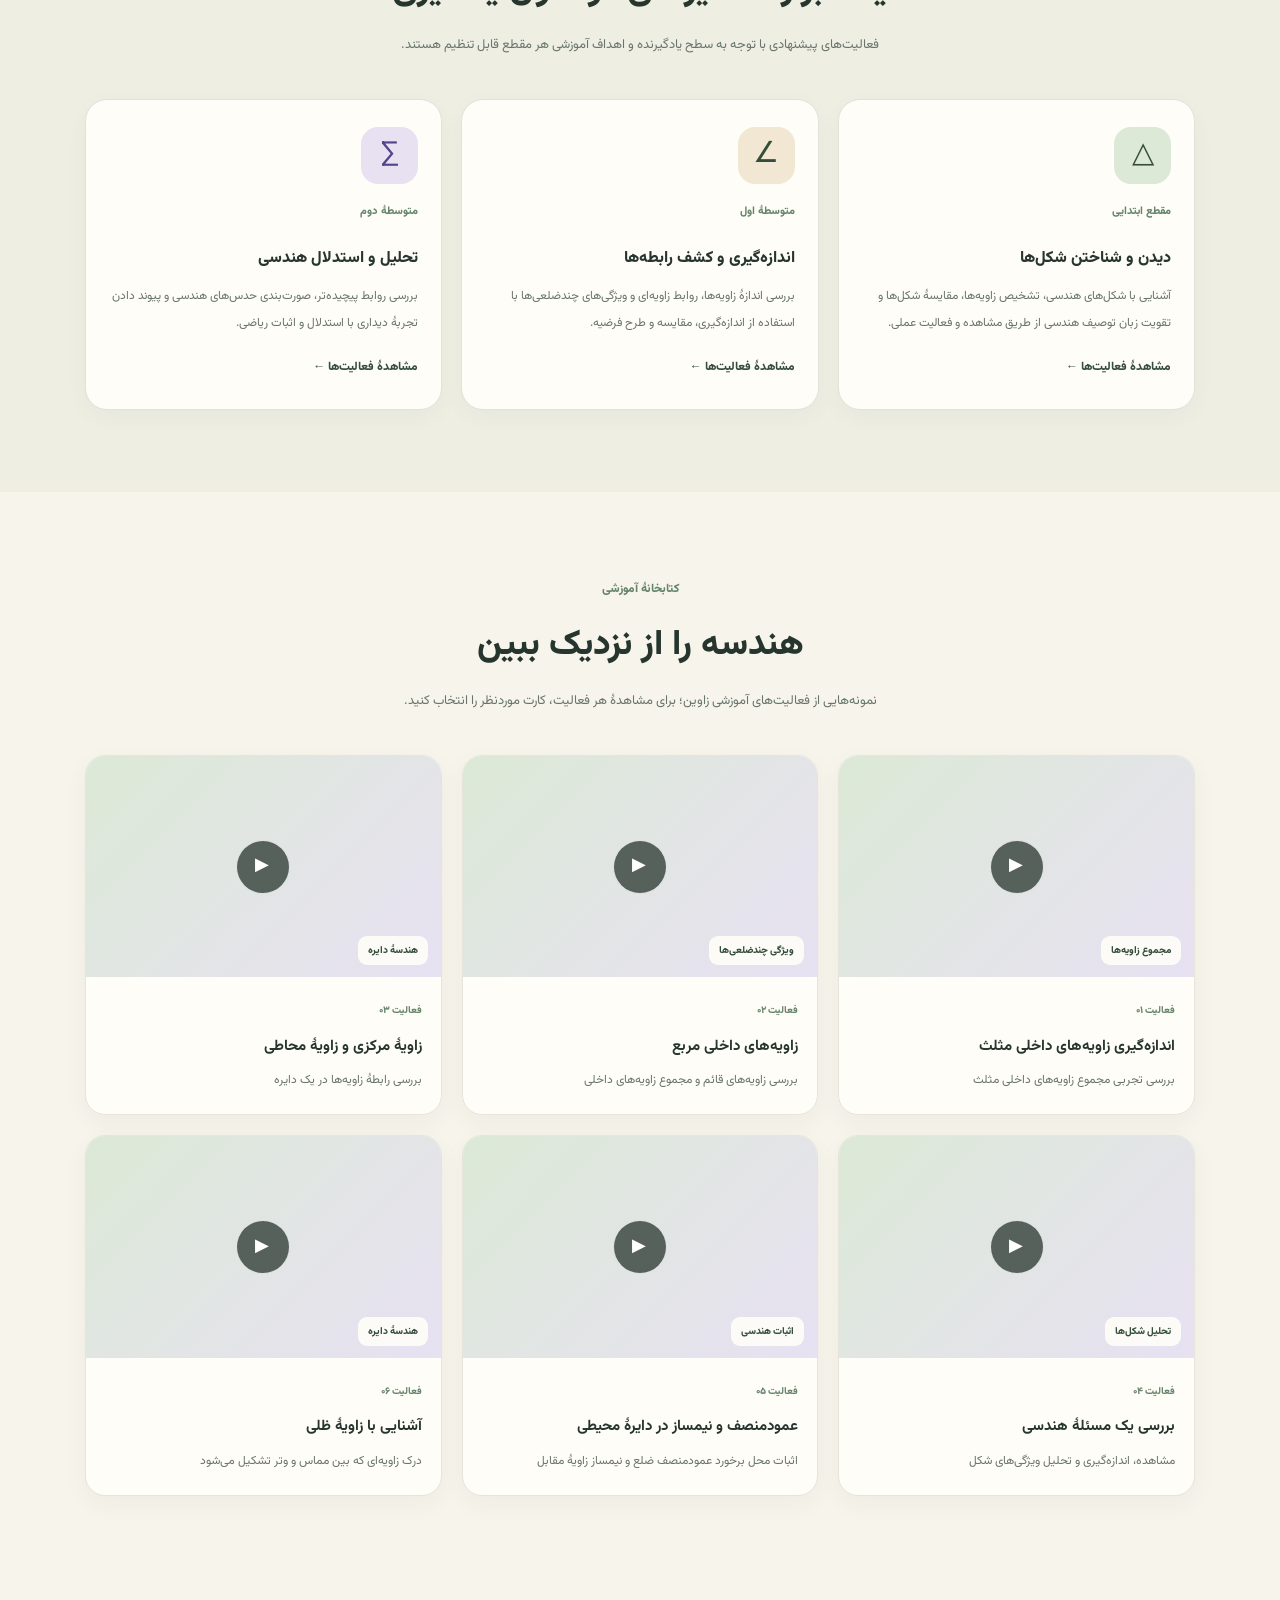
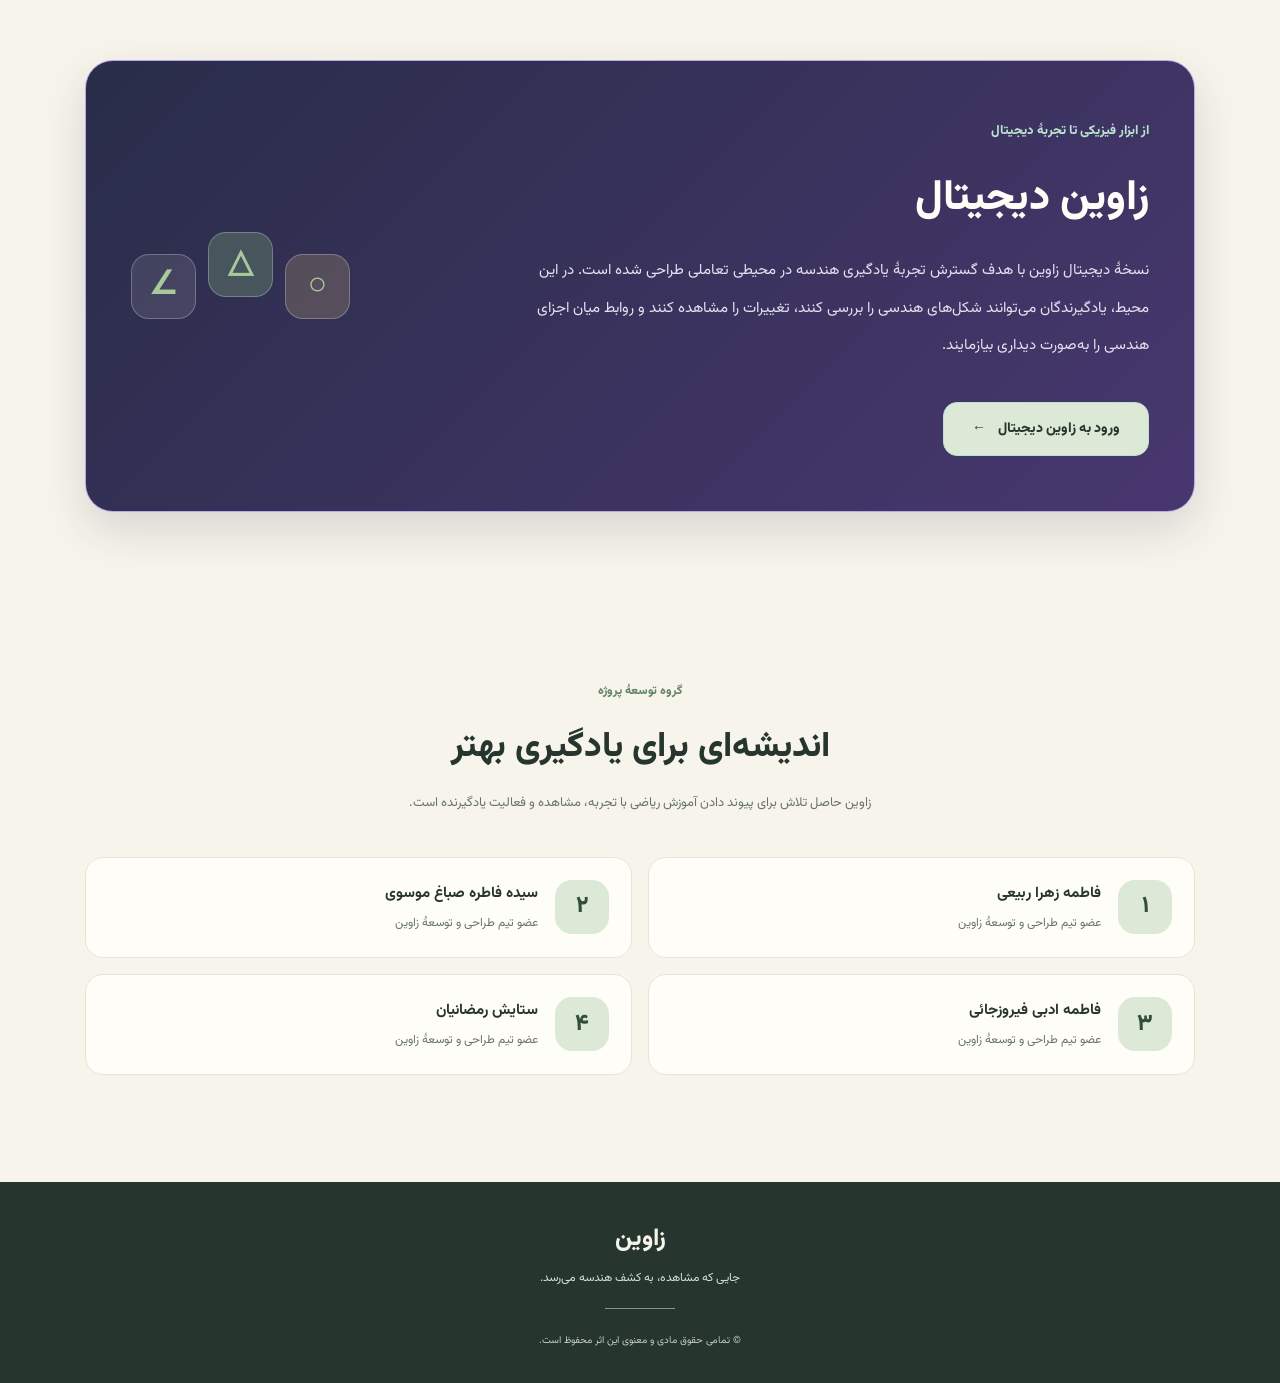
==== commit 4a3a3518: "index.html" ====
--- a/index.html
+++ b/index.html
@@ -94,7 +94,7 @@
   </div>
 </section>
 
-<<!-- زاوین دیجیتال -->
+<!-- زاوین دیجیتال -->
 <section class="content-section digital-section" id="digital">
 
   <div class="digital-panel">
